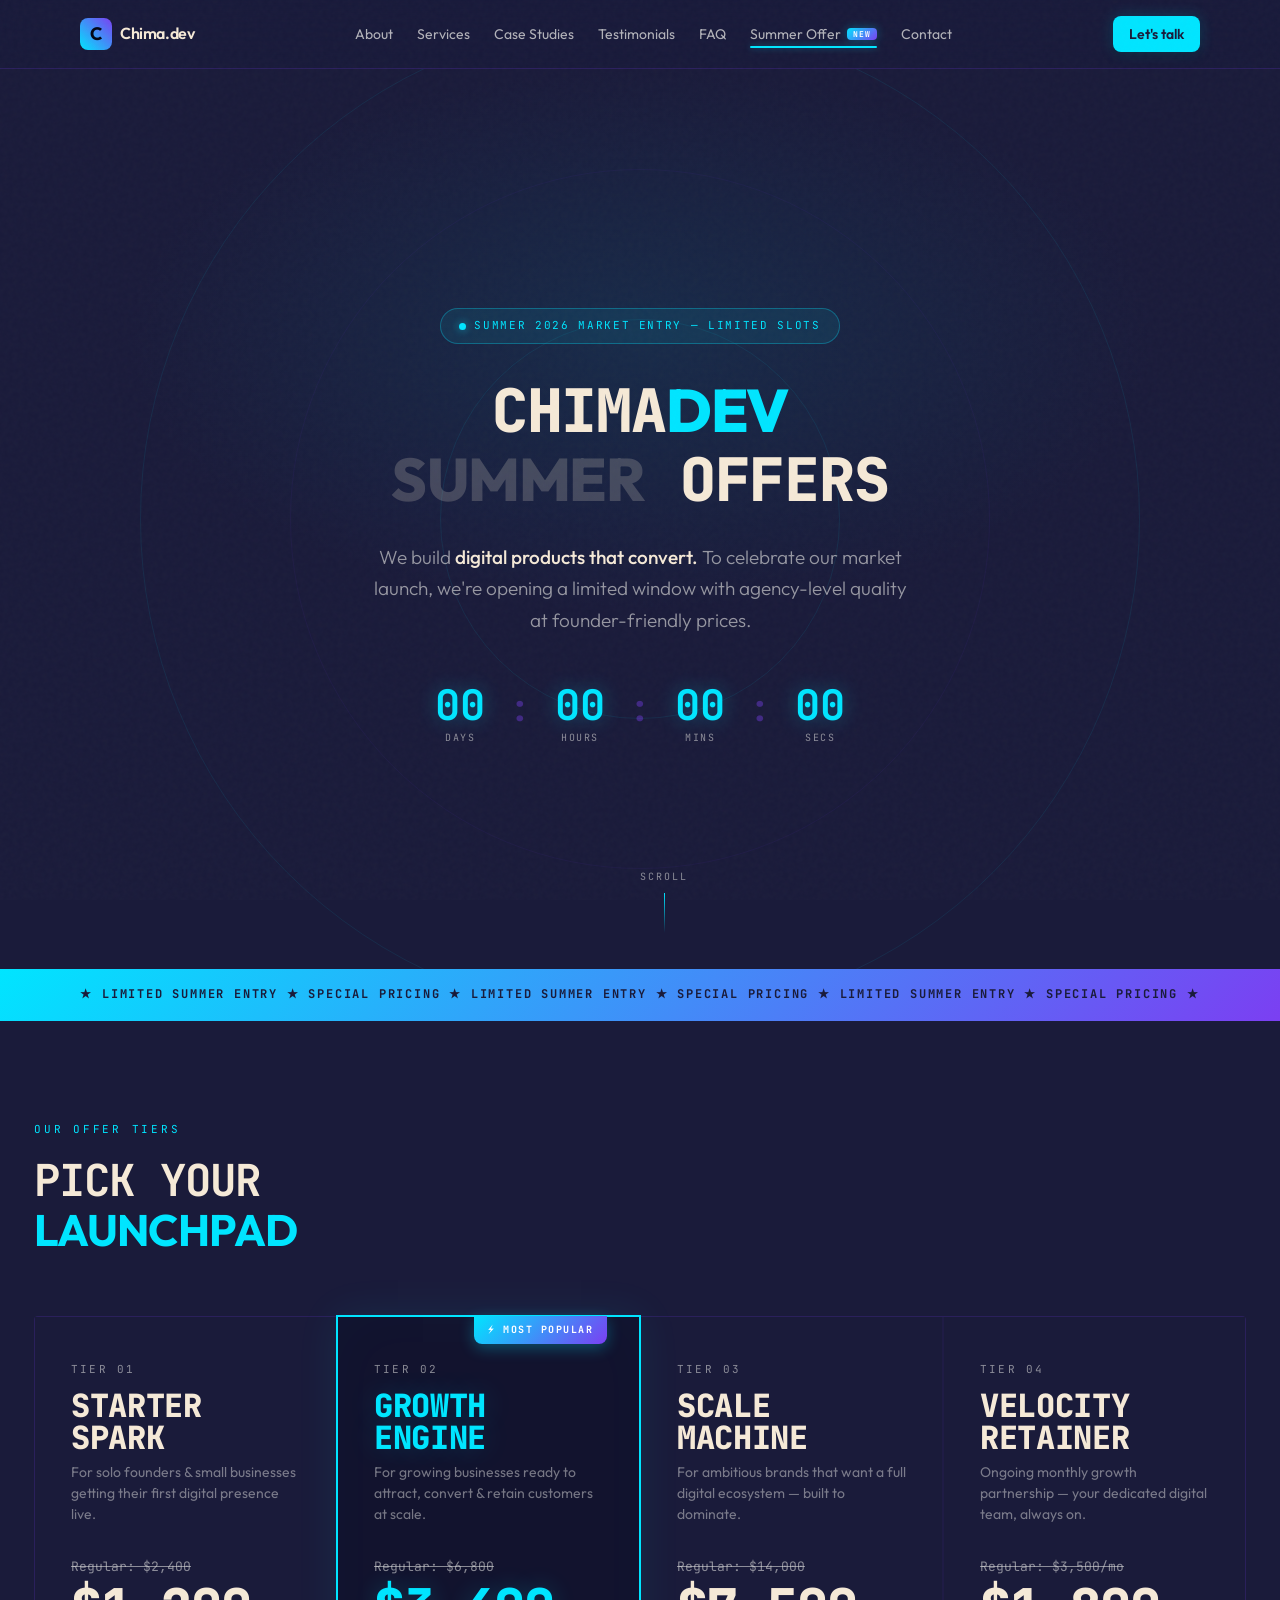
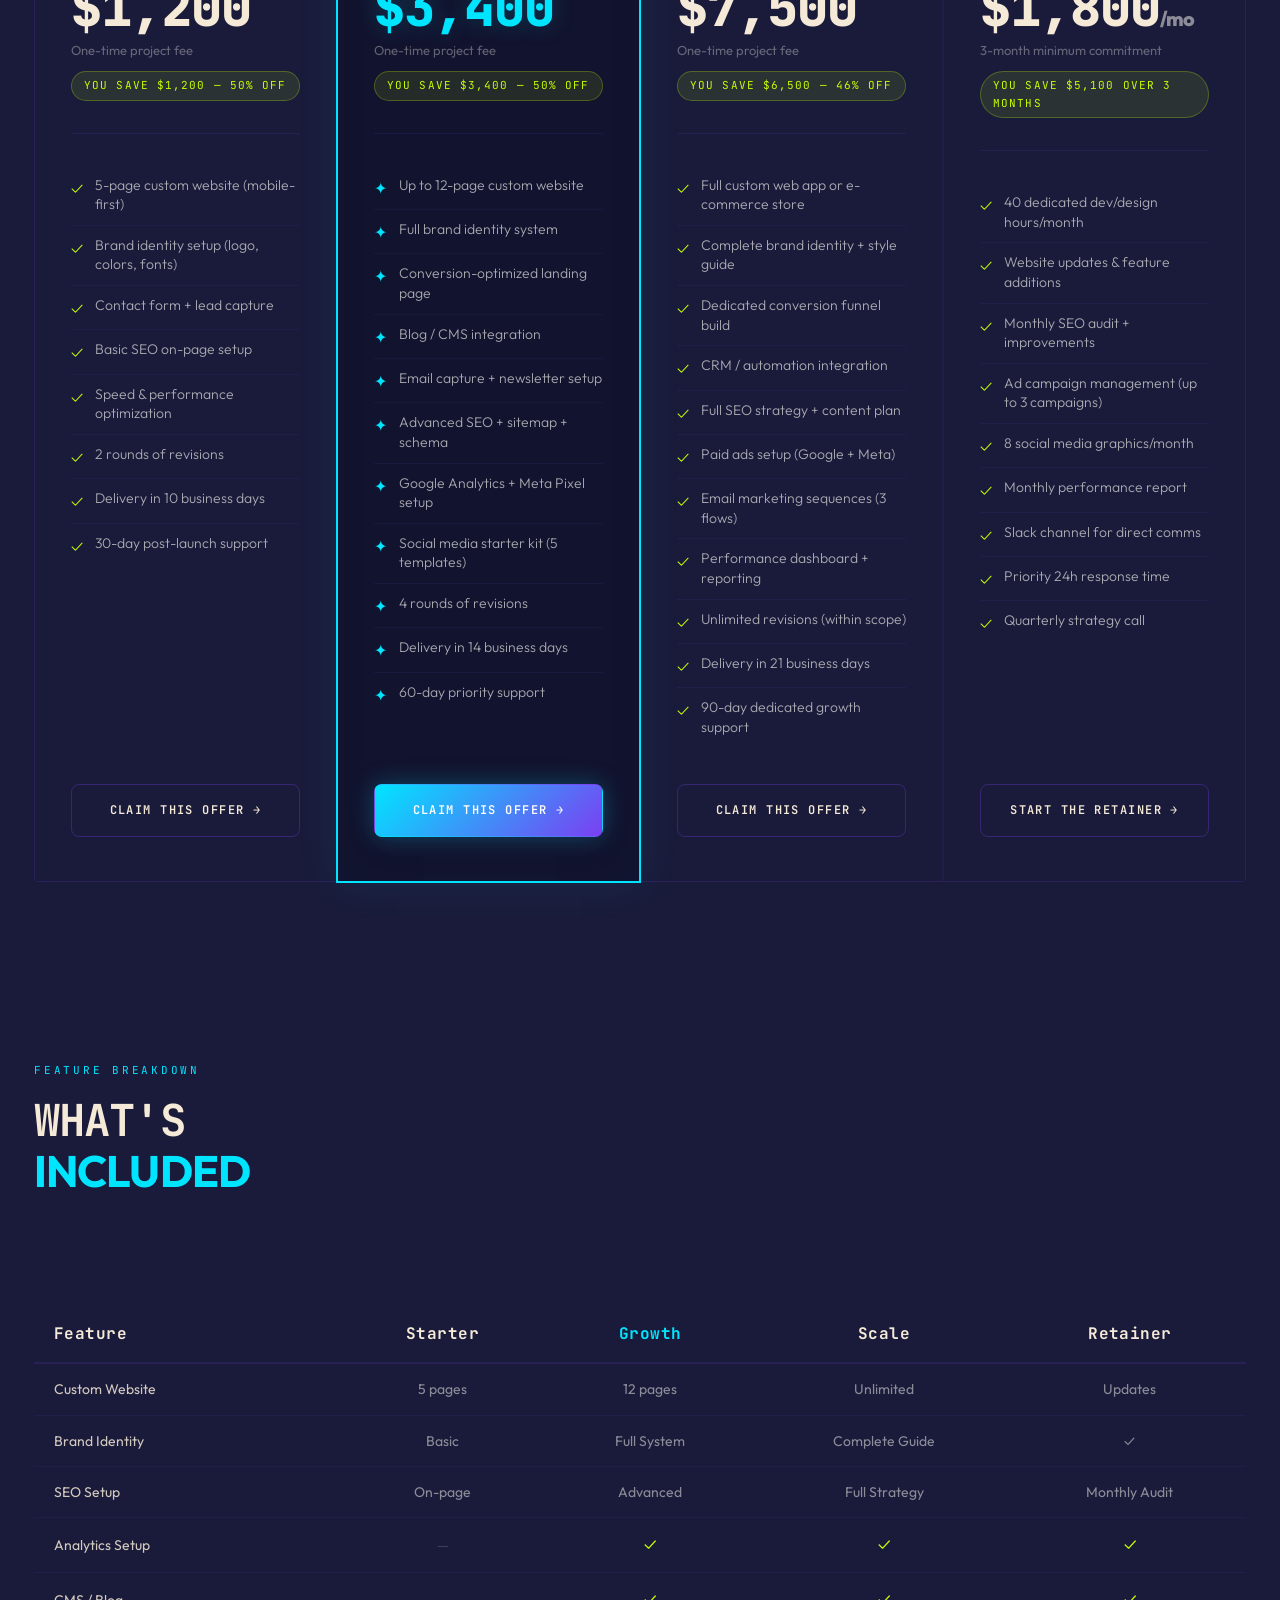
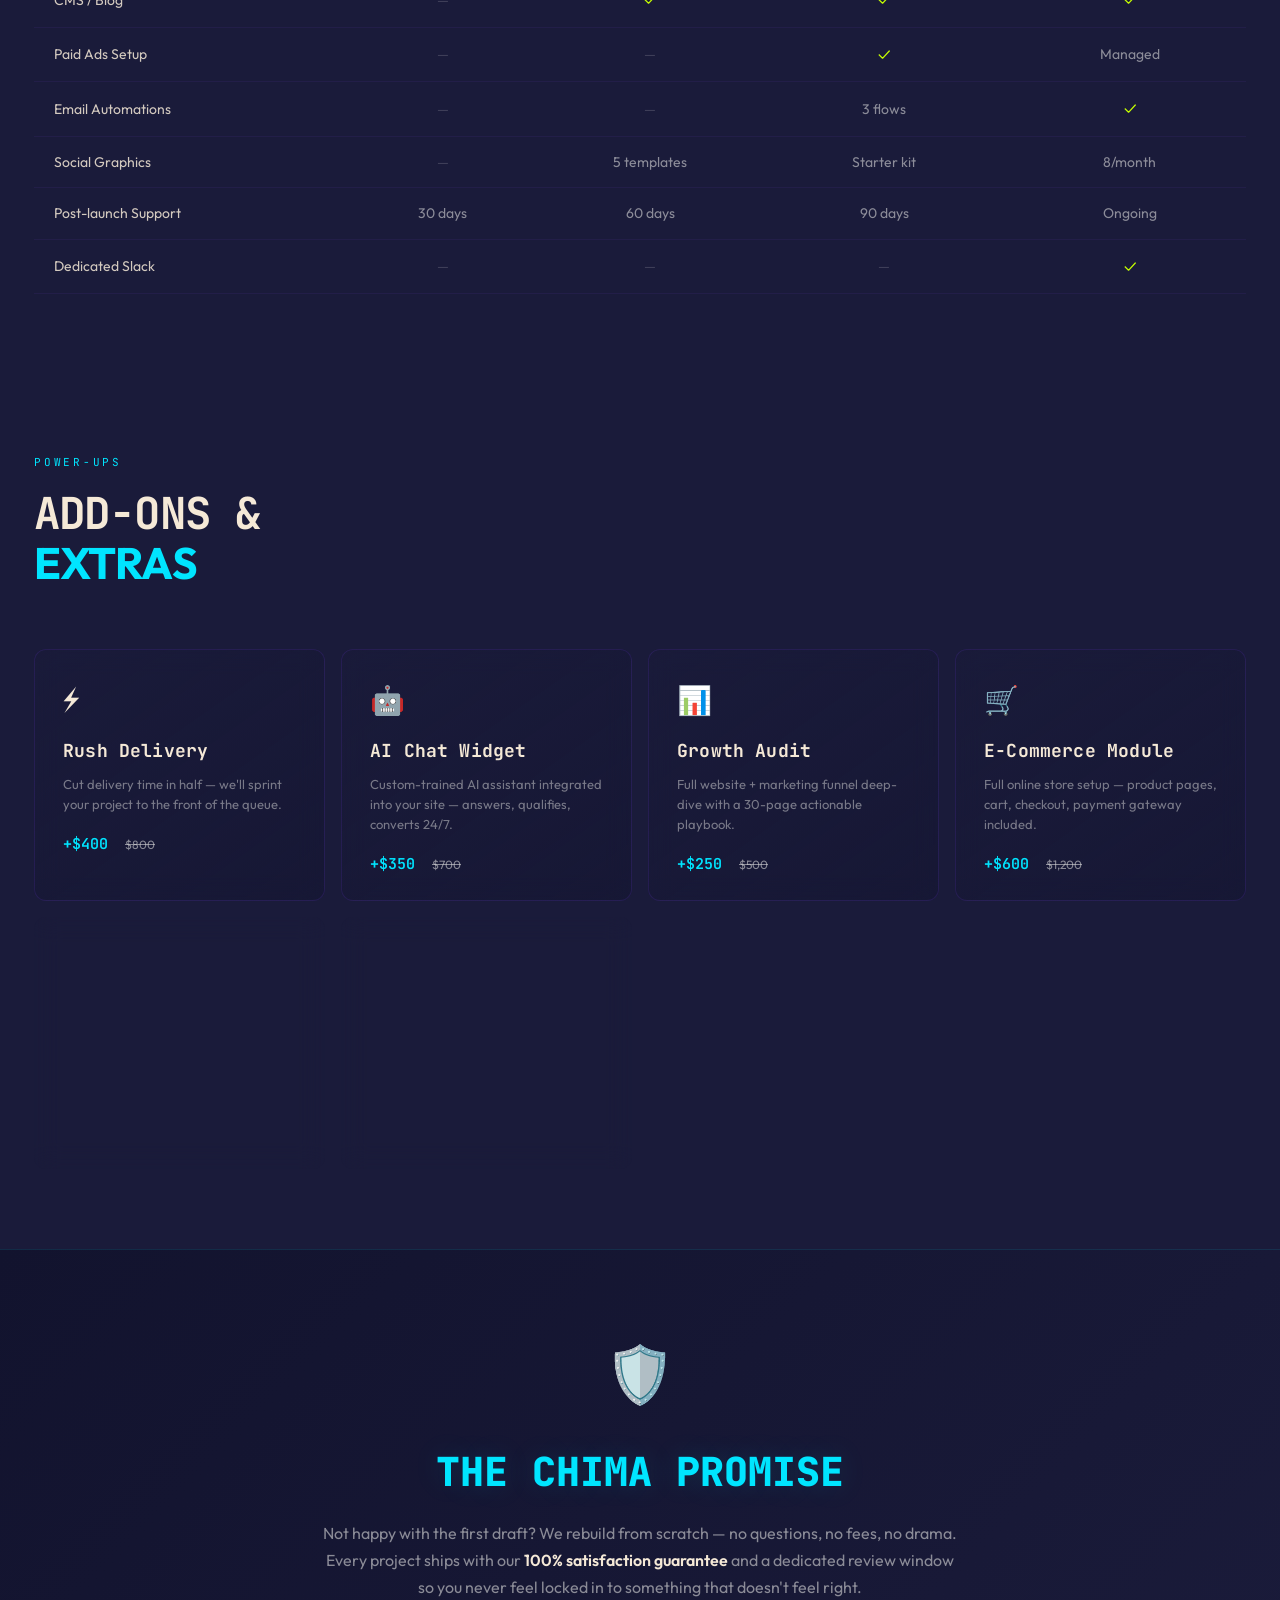
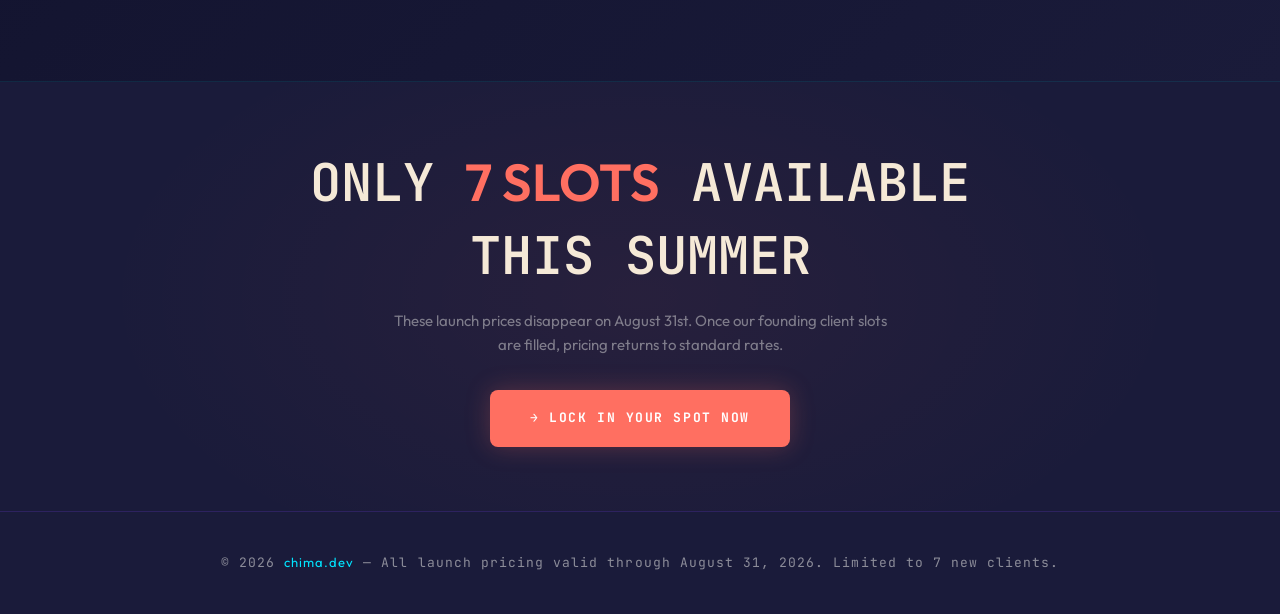
==== summer-offer.html @ 9612bccf "feat: update contact details, add summer offer page - Change email from hallo@chimadev.com to dayo@c" ====
<!DOCTYPE html>
<html lang="en" class="dark">

<head>
  <meta charset="UTF-8" />
  <title>ChimaDev — Summer Launch Offer | Limited Packages</title>
  <meta name="viewport" content="width=device-width, initial-scale=1.0" />
  <meta name="description"
    content="Exclusive summer launch offer from ChimaDev — agency-level web development, branding, and AI automation at founder-friendly prices. Limited to 7 clients." />
  <script type="application/ld+json">
  {
    "@context": "https://schema.org",
    "@type": "Offer",
    "name": "ChimaDev Summer Launch Packages",
    "description": "Limited summer offer packages for web development, branding, and digital growth services.",
    "url": "https://chima.dev/summer-offer.html",
    "validFrom": "2026-06-01",
    "validThrough": "2026-08-31",
    "seller": {
      "@type": "Organization",
      "name": "ChimaDev",
      "url": "https://chima.dev"
    }
  }
  </script>
  <link rel="preconnect" href="https://fonts.googleapis.com">
  <link rel="preconnect" href="https://fonts.gstatic.com" crossorigin>
  <link rel="stylesheet" href="assets/css/style.css" />
  <link rel="stylesheet" href="assets/css/brand.css" />
  <link rel="stylesheet" href="assets/css/summer-offer.css" />
  <!-- SEO / Social Sharing -->
  <meta property="og:title" content="ChimaDev — Summer Launch Offer" />
  <meta property="og:description" content="Agency-level quality at founder-friendly prices. Limited to 7 clients this summer." />
  <meta property="og:type" content="website" />
  <meta property="og:url" content="https://chima.dev/summer-offer.html" />
  <meta name="twitter:card" content="summary_large_image" />
  <meta name="twitter:title" content="ChimaDev — Summer Launch Offer" />
  <!-- Favicon -->
  <link rel="icon"
    href="[data-uri]" />
</head>

<body class="bg-slate-950 text-slate-100 font-mono overflow-x-hidden so-noise">

  <!-- Navbar -->
  <header class="sticky top-0 z-30 bg-slate-950/80 backdrop-blur border-b border-slate-800 nav-scrolled">
    <div class="max-w-6xl mx-auto px-4 py-4 flex items-center justify-between">
      <a href="index.html" class="flex items-center gap-2">
        <div
          class="w-8 h-8 rounded-lg bg-gradient-to-tr from-cyan-400 to-emerald-400 flex items-center justify-center text-slate-950 font-bold text-lg">
          C
        </div>
        <span class="font-semibold tracking-tight text-slate-100">Chima.dev</span>
      </a>
      <nav class="hidden md:flex items-center gap-6 text-sm text-slate-300" aria-label="Primary">
        <a href="index.html#about" class="hover:text-cyan-400 transition">About</a>
        <a href="index.html#services" class="hover:text-cyan-400 transition">Services</a>
        <a href="index.html#case-studies" class="hover:text-cyan-400 transition">Case Studies</a>
        <a href="index.html#testimonials" class="hover:text-cyan-400 transition">Testimonials</a>
        <a href="index.html#faq" class="hover:text-cyan-400 transition">FAQ</a>
        <a href="summer-offer.html" class="hover:text-cyan-400 transition nav-summer-link nav-summer-active">
          Summer Offer
          <span class="nav-summer-badge">NEW</span>
        </a>
        <a href="index.html#contact" class="hover:text-cyan-400 transition">Contact</a>
      </nav>
      <!-- Mobile hamburger -->
      <div class="md:hidden flex items-center">
        <button id="mobile-nav-open" aria-controls="mobile-nav" aria-expanded="false" aria-label="Open menu"
          class="p-2 rounded-md text-slate-200 hover:bg-slate-800/60 focus:outline-none focus:ring-2 focus:ring-cyan-400">
          <svg width="22" height="22" viewBox="0 0 24 24" fill="none" stroke="currentColor" stroke-width="2"
            stroke-linecap="round" stroke-linejoin="round">
            <path d="M3 6h18M3 12h18M3 18h18"></path>
          </svg>
        </button>
      </div>
      <a href="index.html#contact" aria-label="Connect with Chima for a consultation"
        class="hidden md:inline-flex items-center gap-2 px-4 py-2 rounded-full bg-cyan-400 text-slate-950 text-sm font-semibold hover:bg-cyan-300 transition">
        Let's talk
      </a>
    </div>
  </header>

  <!-- Mobile nav panel -->
  <div id="mobile-nav" class="fixed inset-0 z-50 hidden" aria-hidden="true">
    <div id="mobile-nav-overlay" class="absolute inset-0 bg-black/60 z-40" tabindex="-1"></div>
    <aside role="dialog" aria-modal="true" aria-labelledby="mobile-nav-title"
      class="absolute left-0 top-0 h-full w-full sm:w-72 max-w-full bg-slate-950 border-r border-slate-800 p-8 z-50">
      <div class="flex items-center justify-between mb-6">
        <h3 id="mobile-nav-title" class="text-lg font-semibold text-slate-100">Menu</h3>
        <button id="mobile-nav-close" aria-label="Close menu"
          class="p-2 rounded-md text-slate-200 hover:bg-slate-800/60 focus:outline-none focus:ring-2 focus:ring-cyan-400">
          <svg width="20" height="20" viewBox="0 0 24 24" fill="none" stroke="currentColor" stroke-width="2"
            stroke-linecap="round" stroke-linejoin="round">
            <path d="M6 6l12 12M6 18L18 6"></path>
          </svg>
        </button>
      </div>
      <nav class="flex flex-col gap-5" aria-label="Mobile primary">
        <a href="index.html#about" class="text-slate-200 text-base">About</a>
        <a href="index.html#services" class="text-slate-200 text-base">Services</a>
        <a href="index.html#case-studies" class="text-slate-200 text-base">Case Studies</a>
        <a href="index.html#testimonials" class="text-slate-200 text-base">Testimonials</a>
        <a href="index.html#faq" class="text-slate-200 text-base">FAQ</a>
        <a href="summer-offer.html" class="text-slate-200 text-base nav-summer-link" style="color: var(--neon-cyan) !important;">
          Summer Offer
          <span class="nav-summer-badge">NEW</span>
        </a>
        <a href="index.html#contact" class="text-slate-200 text-base">Contact</a>
        <hr class="border-t border-slate-800 my-2" />
        <a href="index.html#contact"
          class="inline-flex items-center gap-2 px-4 py-2 rounded-full bg-cyan-400 text-slate-950 text-sm font-semibold hover:bg-cyan-300 transition w-max">
          Let's talk
        </a>
      </nav>
    </aside>
  </div>

  <!-- HERO -->
  <section class="so-hero">
    <div class="so-hero-bg"></div>
    <div class="so-hero-ring"></div>
    <div class="so-hero-ring"></div>
    <div class="so-hero-ring"></div>

    <div class="so-launch-badge">
      <div class="so-badge-dot"></div>
      Summer 2026 Market Entry — Limited Slots
    </div>

    <h1 class="so-hero-title">
      CHIMA<span class="so-accent">DEV</span><br>
      <span class="so-thin">SUMMER</span> OFFERS
    </h1>

    <p class="so-hero-sub">
      We build <strong>digital products that convert.</strong> To celebrate our market launch, we're opening a limited
      window with agency-level quality at founder-friendly prices.
    </p>

    <div class="so-countdown-strip">
      <div class="so-countdown-block">
        <div class="so-countdown-num" id="days">00</div>
        <div class="so-countdown-label">Days</div>
      </div>
      <div class="so-countdown-sep">:</div>
      <div class="so-countdown-block">
        <div class="so-countdown-num" id="hours">00</div>
        <div class="so-countdown-label">Hours</div>
      </div>
      <div class="so-countdown-sep">:</div>
      <div class="so-countdown-block">
        <div class="so-countdown-num" id="minutes">00</div>
        <div class="so-countdown-label">Mins</div>
      </div>
      <div class="so-countdown-sep">:</div>
      <div class="so-countdown-block">
        <div class="so-countdown-num" id="seconds">00</div>
        <div class="so-countdown-label">Secs</div>
      </div>
    </div>

    <div class="so-scroll-hint">
      <span>Scroll</span>
      <div class="so-scroll-arrow"></div>
    </div>
  </section>

  <!-- TICKER -->
  <div class="so-intro-strip"><div class="so-intro-strip-inner"></div></div>

  <!-- PACKAGES -->
  <section class="so-packages-section">
    <div class="so-section-label so-reveal">Our Offer Tiers</div>
    <h2 class="so-section-title so-reveal">PICK YOUR<br><span class="so-highlight">LAUNCHPAD</span></h2>

    <div class="so-packages-grid so-reveal">

      <!-- STARTER -->
      <div class="so-pkg">
        <div class="so-pkg-tier">Tier 01</div>
        <div class="so-pkg-name">STARTER SPARK</div>
        <div class="so-pkg-tagline">For solo founders & small businesses getting their first digital presence live.</div>
        <div class="so-pkg-pricing">
          <div class="so-pkg-original">Regular: $2,400</div>
          <div class="so-pkg-price">$1,200</div>
          <div class="so-pkg-price-note">One-time project fee</div>
          <div class="so-pkg-save">YOU SAVE $1,200 — 50% OFF</div>
        </div>
        <ul class="so-pkg-features">
          <li><span class="so-check">✓</span> 5-page custom website (mobile-first)</li>
          <li><span class="so-check">✓</span> Brand identity setup (logo, colors, fonts)</li>
          <li><span class="so-check">✓</span> Contact form + lead capture</li>
          <li><span class="so-check">✓</span> Basic SEO on-page setup</li>
          <li><span class="so-check">✓</span> Speed & performance optimization</li>
          <li><span class="so-check">✓</span> 2 rounds of revisions</li>
          <li><span class="so-check">✓</span> Delivery in 10 business days</li>
          <li><span class="so-check">✓</span> 30-day post-launch support</li>
        </ul>
        <button class="so-pkg-cta" data-action="claim">Claim This Offer →</button>
      </div>

      <!-- GROWTH (FEATURED) -->
      <div class="so-pkg so-featured">
        <div class="so-featured-flag">⚡ Most Popular</div>
        <div class="so-pkg-tier">Tier 02</div>
        <div class="so-pkg-name">GROWTH ENGINE</div>
        <div class="so-pkg-tagline">For growing businesses ready to attract, convert & retain customers at scale.</div>
        <div class="so-pkg-pricing">
          <div class="so-pkg-original">Regular: $6,800</div>
          <div class="so-pkg-price">$3,400</div>
          <div class="so-pkg-price-note">One-time project fee</div>
          <div class="so-pkg-save">YOU SAVE $3,400 — 50% OFF</div>
        </div>
        <ul class="so-pkg-features">
          <li><span class="so-check so-cyan">✦</span> Up to 12-page custom website</li>
          <li><span class="so-check so-cyan">✦</span> Full brand identity system</li>
          <li><span class="so-check so-cyan">✦</span> Conversion-optimized landing page</li>
          <li><span class="so-check so-cyan">✦</span> Blog / CMS integration</li>
          <li><span class="so-check so-cyan">✦</span> Email capture + newsletter setup</li>
          <li><span class="so-check so-cyan">✦</span> Advanced SEO + sitemap + schema</li>
          <li><span class="so-check so-cyan">✦</span> Google Analytics + Meta Pixel setup</li>
          <li><span class="so-check so-cyan">✦</span> Social media starter kit (5 templates)</li>
          <li><span class="so-check so-cyan">✦</span> 4 rounds of revisions</li>
          <li><span class="so-check so-cyan">✦</span> Delivery in 14 business days</li>
          <li><span class="so-check so-cyan">✦</span> 60-day priority support</li>
        </ul>
        <button class="so-pkg-cta" data-action="claim">Claim This Offer →</button>
      </div>

      <!-- SCALE -->
      <div class="so-pkg">
        <div class="so-pkg-tier">Tier 03</div>
        <div class="so-pkg-name">SCALE MACHINE</div>
        <div class="so-pkg-tagline">For ambitious brands that want a full digital ecosystem — built to dominate.</div>
        <div class="so-pkg-pricing">
          <div class="so-pkg-original">Regular: $14,000</div>
          <div class="so-pkg-price">$7,500</div>
          <div class="so-pkg-price-note">One-time project fee</div>
          <div class="so-pkg-save">YOU SAVE $6,500 — 46% OFF</div>
        </div>
        <ul class="so-pkg-features">
          <li><span class="so-check">✓</span> Full custom web app or e-commerce store</li>
          <li><span class="so-check">✓</span> Complete brand identity + style guide</li>
          <li><span class="so-check">✓</span> Dedicated conversion funnel build</li>
          <li><span class="so-check">✓</span> CRM / automation integration</li>
          <li><span class="so-check">✓</span> Full SEO strategy + content plan</li>
          <li><span class="so-check">✓</span> Paid ads setup (Google + Meta)</li>
          <li><span class="so-check">✓</span> Email marketing sequences (3 flows)</li>
          <li><span class="so-check">✓</span> Performance dashboard + reporting</li>
          <li><span class="so-check">✓</span> Unlimited revisions (within scope)</li>
          <li><span class="so-check">✓</span> Delivery in 21 business days</li>
          <li><span class="so-check">✓</span> 90-day dedicated growth support</li>
        </ul>
        <button class="so-pkg-cta" data-action="claim">Claim This Offer →</button>
      </div>

      <!-- RETAINER -->
      <div class="so-pkg">
        <div class="so-pkg-tier">Tier 04</div>
        <div class="so-pkg-name">VELOCITY RETAINER</div>
        <div class="so-pkg-tagline">Ongoing monthly growth partnership — your dedicated digital team, always on.</div>
        <div class="so-pkg-pricing">
          <div class="so-pkg-original">Regular: $3,500/mo</div>
          <div class="so-pkg-price">$1,800<span style="font-size:20px; color: var(--text-muted)">/mo</span></div>
          <div class="so-pkg-price-note">3-month minimum commitment</div>
          <div class="so-pkg-save">YOU SAVE $5,100 OVER 3 MONTHS</div>
        </div>
        <ul class="so-pkg-features">
          <li><span class="so-check">✓</span> 40 dedicated dev/design hours/month</li>
          <li><span class="so-check">✓</span> Website updates & feature additions</li>
          <li><span class="so-check">✓</span> Monthly SEO audit + improvements</li>
          <li><span class="so-check">✓</span> Ad campaign management (up to 3 campaigns)</li>
          <li><span class="so-check">✓</span> 8 social media graphics/month</li>
          <li><span class="so-check">✓</span> Monthly performance report</li>
          <li><span class="so-check">✓</span> Slack channel for direct comms</li>
          <li><span class="so-check">✓</span> Priority 24h response time</li>
          <li><span class="so-check">✓</span> Quarterly strategy call</li>
        </ul>
        <button class="so-pkg-cta" data-action="retainer">Start the Retainer →</button>
      </div>

    </div>
  </section>

  <!-- COMPARISON TABLE -->
  <section class="so-compare-section">
    <div class="so-section-label so-reveal">Feature Breakdown</div>
    <h2 class="so-section-title so-reveal">WHAT'S<br><span class="so-highlight">INCLUDED</span></h2>

    <div class="so-compare-table-wrap so-reveal">
    <table class="so-compare-table">
      <thead>
        <tr>
          <th style="text-align:left">Feature</th>
          <th>Starter</th>
          <th class="so-cyan-col">Growth</th>
          <th>Scale</th>
          <th>Retainer</th>
        </tr>
      </thead>
      <tbody>
        <tr><td>Custom Website</td><td>5 pages</td><td class="so-cyan-col">12 pages</td><td>Unlimited</td><td>Updates</td></tr>
        <tr><td>Brand Identity</td><td>Basic</td><td class="so-cyan-col">Full System</td><td>Complete Guide</td><td>✓</td></tr>
        <tr><td>SEO Setup</td><td>On-page</td><td class="so-cyan-col">Advanced</td><td>Full Strategy</td><td>Monthly Audit</td></tr>
        <tr><td>Analytics Setup</td><td><span class="so-cross">—</span></td><td class="so-cyan-col"><span class="so-tick">✓</span></td><td><span class="so-tick">✓</span></td><td><span class="so-tick">✓</span></td></tr>
        <tr><td>CMS / Blog</td><td><span class="so-cross">—</span></td><td class="so-cyan-col"><span class="so-tick">✓</span></td><td><span class="so-tick">✓</span></td><td><span class="so-tick">✓</span></td></tr>
        <tr><td>Paid Ads Setup</td><td><span class="so-cross">—</span></td><td class="so-cyan-col"><span class="so-cross">—</span></td><td><span class="so-tick">✓</span></td><td>Managed</td></tr>
        <tr><td>Email Automations</td><td><span class="so-cross">—</span></td><td class="so-cyan-col"><span class="so-cross">—</span></td><td>3 flows</td><td><span class="so-tick">✓</span></td></tr>
        <tr><td>Social Graphics</td><td><span class="so-cross">—</span></td><td class="so-cyan-col">5 templates</td><td>Starter kit</td><td>8/month</td></tr>
        <tr><td>Post-launch Support</td><td>30 days</td><td class="so-cyan-col">60 days</td><td>90 days</td><td>Ongoing</td></tr>
        <tr><td>Dedicated Slack</td><td><span class="so-cross">—</span></td><td class="so-cyan-col"><span class="so-cross">—</span></td><td><span class="so-cross">—</span></td><td><span class="so-tick">✓</span></td></tr>
      </tbody>
    </table>
  </section>

  <!-- ADD-ONS -->
  <section class="so-addons-section">
    <div class="so-section-label so-reveal">Power-Ups</div>
    <h2 class="so-section-title so-reveal">ADD-ONS &<br><span class="so-highlight">EXTRAS</span></h2>

    <div class="so-addons-grid so-reveal">
      <div class="so-addon-card">
        <div class="so-addon-icon">⚡</div>
        <div class="so-addon-name">Rush Delivery</div>
        <div class="so-addon-desc">Cut delivery time in half — we'll sprint your project to the front of the queue.</div>
        <div class="so-addon-price">+$400 <span class="so-addon-original">$800</span></div>
      </div>
      <div class="so-addon-card">
        <div class="so-addon-icon">🤖</div>
        <div class="so-addon-name">AI Chat Widget</div>
        <div class="so-addon-desc">Custom-trained AI assistant integrated into your site — answers, qualifies, converts 24/7.</div>
        <div class="so-addon-price">+$350 <span class="so-addon-original">$700</span></div>
      </div>
      <div class="so-addon-card">
        <div class="so-addon-icon">📊</div>
        <div class="so-addon-name">Growth Audit</div>
        <div class="so-addon-desc">Full website + marketing funnel deep-dive with a 30-page actionable playbook.</div>
        <div class="so-addon-price">+$250 <span class="so-addon-original">$500</span></div>
      </div>
      <div class="so-addon-card">
        <div class="so-addon-icon">🛒</div>
        <div class="so-addon-name">E-Commerce Module</div>
        <div class="so-addon-desc">Full online store setup — product pages, cart, checkout, payment gateway included.</div>
        <div class="so-addon-price">+$600 <span class="so-addon-original">$1,200</span></div>
      </div>
      <div class="so-addon-card">
        <div class="so-addon-icon">📩</div>
        <div class="so-addon-name">Email Launch Kit</div>
        <div class="so-addon-desc">Welcome sequence, lead-nurture flow, and promo blast template — 6 emails total.</div>
        <div class="so-addon-price">+$300 <span class="so-addon-original">$600</span></div>
      </div>
      <div class="so-addon-card">
        <div class="so-addon-icon">📱</div>
        <div class="so-addon-name">Mobile App MVP</div>
        <div class="so-addon-desc">Lightweight mobile app (iOS + Android) for your core use case. Scope call required.</div>
        <div class="so-addon-price">From $1,500 <span class="so-addon-original">$3,000</span></div>
      </div>
    </div>
  </section>

  <!-- GUARANTEE -->
  <section class="so-guarantee-section">
    <div class="so-guarantee-inner so-reveal">
      <div class="so-guarantee-icon">🛡️</div>
      <div class="so-guarantee-title">THE CHIMA PROMISE</div>
      <p class="so-guarantee-text">
        Not happy with the first draft? We rebuild from scratch — no questions, no fees, no drama.
        Every project ships with our <strong>100% satisfaction guarantee</strong> and a dedicated review window so you never feel locked in to something that doesn't feel right.
      </p>
    </div>
  </section>

  <!-- URGENCY -->
  <section class="so-urgency-bar">
    <h3 class="so-urgency-title so-reveal">ONLY <span>7 SLOTS</span> AVAILABLE<br>THIS SUMMER</h3>
    <p class="so-urgency-text so-reveal">These launch prices disappear on August 31st. Once our founding client slots are filled, pricing returns to standard rates.</p>
    <a href="mailto:dayo@chimadev.com?subject=ChimaDev Summer Offer Inquiry" class="so-urgency-cta so-reveal">→ Lock In Your Spot Now</a>
  </section>

  <!-- FOOTER -->
  <footer class="so-footer">
    <p>© 2026 <a href="https://chima.dev">chima.dev</a> — All launch pricing valid through August 31, 2026. Limited to 7 new clients.</p>
  </footer>

  <script>
    // ═══════════════════════════════════
    // COUNTDOWN to August 31, 2026
    // ═══════════════════════════════════
    function updateCountdown() {
      const target = new Date('2026-08-31T23:59:59');
      const now = new Date();
      const diff = target - now;

      if (diff <= 0) {
        document.getElementById('days').textContent = '00';
        document.getElementById('hours').textContent = '00';
        document.getElementById('minutes').textContent = '00';
        document.getElementById('seconds').textContent = '00';
        return;
      }

      const days = Math.floor(diff / (1000 * 60 * 60 * 24));
      const hours = Math.floor((diff % (1000 * 60 * 60 * 24)) / (1000 * 60 * 60));
      const mins = Math.floor((diff % (1000 * 60 * 60)) / (1000 * 60));
      const secs = Math.floor((diff % (1000 * 60)) / 1000);

      document.getElementById('days').textContent = String(days).padStart(2, '0');
      document.getElementById('hours').textContent = String(hours).padStart(2, '0');
      document.getElementById('minutes').textContent = String(mins).padStart(2, '0');
      document.getElementById('seconds').textContent = String(secs).padStart(2, '0');
    }

    setInterval(updateCountdown, 1000);
    updateCountdown();

    // ═══════════════════════════════════
    // SCROLL REVEAL
    // ═══════════════════════════════════
    const reveals = document.querySelectorAll('.so-reveal');
    const observer = new IntersectionObserver((entries) => {
      entries.forEach(entry => {
        if (entry.isIntersecting) {
          entry.target.classList.add('so-visible');
        }
      });
    }, { threshold: 0.1 });

    reveals.forEach(el => observer.observe(el));

    // ═══════════════════════════════════
    // CTA BUTTONS
    // ═══════════════════════════════════
    document.querySelectorAll('.so-pkg-cta, .so-urgency-cta').forEach(btn => {
      btn.addEventListener('click', (e) => {
        e.preventDefault();
        window.location.href = 'mailto:dayo@chimadev.com?subject=ChimaDev Summer Offer Inquiry';
      });
    });

    // ═══════════════════════════════════
    // MOBILE NAV (self-contained for this page)
    // ═══════════════════════════════════
    const mobileNav = document.getElementById('mobile-nav');
    const mobileNavOpen = document.getElementById('mobile-nav-open');
    const mobileNavClose = document.getElementById('mobile-nav-close');
    const mobileNavOverlay = document.getElementById('mobile-nav-overlay');

    function openMobileNav() {
      mobileNav.classList.remove('hidden');
      mobileNav.setAttribute('aria-hidden', 'false');
      mobileNavOpen.setAttribute('aria-expanded', 'true');
      document.body.style.overflow = 'hidden';
    }

    function closeMobileNav() {
      mobileNav.classList.add('hidden');
      mobileNav.setAttribute('aria-hidden', 'true');
      mobileNavOpen.setAttribute('aria-expanded', 'false');
      document.body.style.overflow = '';
    }

    if (mobileNavOpen) mobileNavOpen.addEventListener('click', openMobileNav);
    if (mobileNavClose) mobileNavClose.addEventListener('click', closeMobileNav);
    if (mobileNavOverlay) mobileNavOverlay.addEventListener('click', closeMobileNav);

    // Close mobile nav when clicking a link
    mobileNav.querySelectorAll('nav a').forEach(link => {
      link.addEventListener('click', closeMobileNav);
    });
  </script>
</body>

</html>
---- assets/css/style.css ----
*,:after,:before{--tw-border-spacing-x:0;--tw-border-spacing-y:0;--tw-translate-x:0;--tw-translate-y:0;--tw-rotate:0;--tw-skew-x:0;--tw-skew-y:0;--tw-scale-x:1;--tw-scale-y:1;--tw-pan-x: ;--tw-pan-y: ;--tw-pinch-zoom: ;--tw-scroll-snap-strictness:proximity;--tw-gradient-from-position: ;--tw-gradient-via-position: ;--tw-gradient-to-position: ;--tw-ordinal: ;--tw-slashed-zero: ;--tw-numeric-figure: ;--tw-numeric-spacing: ;--tw-numeric-fraction: ;--tw-ring-inset: ;--tw-ring-offset-width:0px;--tw-ring-offset-color:#fff;--tw-ring-color:rgba(59,130,246,.5);--tw-ring-offset-shadow:0 0 #0000;--tw-ring-shadow:0 0 #0000;--tw-shadow:0 0 #0000;--tw-shadow-colored:0 0 #0000;--tw-blur: ;--tw-brightness: ;--tw-contrast: ;--tw-grayscale: ;--tw-hue-rotate: ;--tw-invert: ;--tw-saturate: ;--tw-sepia: ;--tw-drop-shadow: ;--tw-backdrop-blur: ;--tw-backdrop-brightness: ;--tw-backdrop-contrast: ;--tw-backdrop-grayscale: ;--tw-backdrop-hue-rotate: ;--tw-backdrop-invert: ;--tw-backdrop-opacity: ;--tw-backdrop-saturate: ;--tw-backdrop-sepia: ;--tw-contain-size: ;--tw-contain-layout: ;--tw-contain-paint: ;--tw-contain-style: }::backdrop{--tw-border-spacing-x:0;--tw-border-spacing-y:0;--tw-translate-x:0;--tw-translate-y:0;--tw-rotate:0;--tw-skew-x:0;--tw-skew-y:0;--tw-scale-x:1;--tw-scale-y:1;--tw-pan-x: ;--tw-pan-y: ;--tw-pinch-zoom: ;--tw-scroll-snap-strictness:proximity;--tw-gradient-from-position: ;--tw-gradient-via-position: ;--tw-gradient-to-position: ;--tw-ordinal: ;--tw-slashed-zero: ;--tw-numeric-figure: ;--tw-numeric-spacing: ;--tw-numeric-fraction: ;--tw-ring-inset: ;--tw-ring-offset-width:0px;--tw-ring-offset-color:#fff;--tw-ring-color:rgba(59,130,246,.5);--tw-ring-offset-shadow:0 0 #0000;--tw-ring-shadow:0 0 #0000;--tw-shadow:0 0 #0000;--tw-shadow-colored:0 0 #0000;--tw-blur: ;--tw-brightness: ;--tw-contrast: ;--tw-grayscale: ;--tw-hue-rotate: ;--tw-invert: ;--tw-saturate: ;--tw-sepia: ;--tw-drop-shadow: ;--tw-backdrop-blur: ;--tw-backdrop-brightness: ;--tw-backdrop-contrast: ;--tw-backdrop-grayscale: ;--tw-backdrop-hue-rotate: ;--tw-backdrop-invert: ;--tw-backdrop-opacity: ;--tw-backdrop-saturate: ;--tw-backdrop-sepia: ;--tw-contain-size: ;--tw-contain-layout: ;--tw-contain-paint: ;--tw-contain-style: }/*! tailwindcss v3.4.17 | MIT License | https://tailwindcss.com*/*,:after,:before{border:0 solid #e5e7eb;box-sizing:border-box}:after,:before{--tw-content:""}:host,html{line-height:1.5;-webkit-text-size-adjust:100%;font-family:ui-sans-serif,system-ui,sans-serif,Apple Color Emoji,Segoe UI Emoji,Segoe UI Symbol,Noto Color Emoji;font-feature-settings:normal;font-variation-settings:normal;-moz-tab-size:4;-o-tab-size:4;tab-size:4;-webkit-tap-highlight-color:transparent}body{line-height:inherit;margin:0}hr{border-top-width:1px;color:inherit;height:0}abbr:where([title]){-webkit-text-decoration:underline dotted;text-decoration:underline dotted}h1,h2,h3,h4,h5,h6{font-size:inherit;font-weight:inherit}a{color:inherit;text-decoration:inherit}b,strong{font-weight:bolder}code,kbd,pre,samp{font-family:ui-monospace,SFMono-Regular,Menlo,Monaco,Consolas,Liberation Mono,Courier New,monospace;font-feature-settings:normal;font-size:1em;font-variation-settings:normal}small{font-size:80%}sub,sup{font-size:75%;line-height:0;position:relative;vertical-align:baseline}sub{bottom:-.25em}sup{top:-.5em}table{border-collapse:collapse;border-color:inherit;text-indent:0}button,input,optgroup,select,textarea{color:inherit;font-family:inherit;font-feature-settings:inherit;font-size:100%;font-variation-settings:inherit;font-weight:inherit;letter-spacing:inherit;line-height:inherit;margin:0;padding:0}button,select{text-transform:none}button,input:where([type=button]),input:where([type=reset]),input:where([type=submit]){-webkit-appearance:button;background-color:transparent;background-image:none}:-moz-focusring{outline:auto}:-moz-ui-invalid{box-shadow:none}progress{vertical-align:baseline}::-webkit-inner-spin-button,::-webkit-outer-spin-button{height:auto}[type=search]{-webkit-appearance:textfield;outline-offset:-2px}::-webkit-search-decoration{-webkit-appearance:none}::-webkit-file-upload-button{-webkit-appearance:button;font:inherit}summary{display:list-item}blockquote,dd,dl,figure,h1,h2,h3,h4,h5,h6,hr,p,pre{margin:0}fieldset{margin:0}fieldset,legend{padding:0}menu,ol,ul{list-style:none;margin:0;padding:0}dialog{padding:0}textarea{resize:vertical}input::-moz-placeholder,textarea::-moz-placeholder{color:#9ca3af;opacity:1}input::placeholder,textarea::placeholder{color:#9ca3af;opacity:1}[role=button],button{cursor:pointer}:disabled{cursor:default}audio,canvas,embed,iframe,img,object,svg,video{display:block;vertical-align:middle}img,video{height:auto;max-width:100%}[hidden]:where(:not([hidden=until-found])){display:none}.pointer-events-none{pointer-events:none}.fixed{position:fixed}.absolute{position:absolute}.relative{position:relative}.sticky{position:sticky}.inset-0{inset:0}.-bottom-10{bottom:-2.5rem}.-left-6{left:-1.5rem}.-right-6{right:-1.5rem}.-top-10{top:-2.5rem}.bottom-6{bottom:1.5rem}.left-0{left:0}.right-6{right:1.5rem}.top-0{top:0}.top-1\/2{top:50%}.z-30{z-index:30}.z-50{z-index:50}.mx-auto{margin-left:auto;margin-right:auto}.mb-1{margin-bottom:.25rem}.mb-10{margin-bottom:2.5rem}.mb-12{margin-bottom:3rem}.mb-2{margin-bottom:.5rem}.mb-3{margin-bottom:.75rem}.mb-4{margin-bottom:1rem}.mb-6{margin-bottom:1.5rem}.mt-1{margin-top:.25rem}.mt-2{margin-top:.5rem}.mt-3{margin-top:.75rem}.mt-4{margin-top:1rem}.mt-6{margin-top:1.5rem}.block{display:block}.flex{display:flex}.inline-flex{display:inline-flex}.grid{display:grid}.hidden{display:none}.h-0\.5{height:.125rem}.h-1{height:.25rem}.h-1\.5{height:.375rem}.h-10{height:2.5rem}.h-12{height:3rem}.h-14{height:3.5rem}.h-2{height:.5rem}.h-40{height:10rem}.h-6{height:1.5rem}.h-8{height:2rem}.h-\[480px\]{height:480px}.h-full{height:100%}.w-1\.5{width:.375rem}.w-1\/3{width:33.333333%}.w-10{width:2.5rem}.w-12{width:3rem}.w-14{width:3.5rem}.w-2{width:.5rem}.w-40{width:10rem}.w-6{width:1.5rem}.w-8{width:2rem}.w-80{width:20rem}.w-full{width:100%}.max-w-2xl{max-width:42rem}.max-w-4xl{max-width:56rem}.max-w-6xl{max-width:72rem}.max-w-\[80\%\]{max-width:80%}.max-w-xl{max-width:36rem}.flex-1{flex:1 1 0%}.-translate-y-1\/2{--tw-translate-y:-50%}.-translate-y-1\/2,.scale-110{transform:translate(var(--tw-translate-x),var(--tw-translate-y)) rotate(var(--tw-rotate)) skewX(var(--tw-skew-x)) skewY(var(--tw-skew-y)) scaleX(var(--tw-scale-x)) scaleY(var(--tw-scale-y))}.scale-110{--tw-scale-x:1.1;--tw-scale-y:1.1}@keyframes pulse{50%{opacity:.5}}.animate-pulse{animation:pulse 2s cubic-bezier(.4,0,.6,1) infinite}.cursor-pointer{cursor:pointer}.appearance-none{-webkit-appearance:none;-moz-appearance:none;appearance:none}.grid-cols-1{grid-template-columns:repeat(1,minmax(0,1fr))}.grid-cols-2{grid-template-columns:repeat(2,minmax(0,1fr))}.flex-col{flex-direction:column}.flex-wrap{flex-wrap:wrap}.items-start{align-items:flex-start}.items-center{align-items:center}.justify-center{justify-content:center}.justify-between{justify-content:space-between}.gap-1\.5{gap:.375rem}.gap-10{gap:2.5rem}.gap-12{gap:3rem}.gap-2{gap:.5rem}.gap-3{gap:.75rem}.gap-4{gap:1rem}.gap-6{gap:1.5rem}.gap-8{gap:2rem}.space-y-1>:not([hidden])~:not([hidden]){--tw-space-y-reverse:0;margin-bottom:calc(.25rem*var(--tw-space-y-reverse));margin-top:calc(.25rem*(1 - var(--tw-space-y-reverse)))}.space-y-2>:not([hidden])~:not([hidden]){--tw-space-y-reverse:0;margin-bottom:calc(.5rem*var(--tw-space-y-reverse));margin-top:calc(.5rem*(1 - var(--tw-space-y-reverse)))}.space-y-3>:not([hidden])~:not([hidden]){--tw-space-y-reverse:0;margin-bottom:calc(.75rem*var(--tw-space-y-reverse));margin-top:calc(.75rem*(1 - var(--tw-space-y-reverse)))}.space-y-4>:not([hidden])~:not([hidden]){--tw-space-y-reverse:0;margin-bottom:calc(1rem*var(--tw-space-y-reverse));margin-top:calc(1rem*(1 - var(--tw-space-y-reverse)))}.space-y-8>:not([hidden])~:not([hidden]){--tw-space-y-reverse:0;margin-bottom:calc(2rem*var(--tw-space-y-reverse));margin-top:calc(2rem*(1 - var(--tw-space-y-reverse)))}.overflow-hidden{overflow:hidden}.overflow-y-auto{overflow-y:auto}.rounded-2xl{border-radius:1rem}.rounded-3xl{border-radius:1.5rem}.rounded-full{border-radius:9999px}.rounded-lg{border-radius:.5rem}.rounded-xl{border-radius:.75rem}.border{border-width:1px}.border-b{border-bottom-width:1px}.border-t{border-top-width:1px}.border-dashed{border-style:dashed}.border-cyan-400\/40{border-color:rgba(34,211,238,.4)}.border-slate-700{--tw-border-opacity:1;border-color:rgb(51 65 85/var(--tw-border-opacity,1))}.border-slate-800{--tw-border-opacity:1;border-color:rgb(30 41 59/var(--tw-border-opacity,1))}.bg-blue-400{--tw-bg-opacity:1;background-color:rgb(96 165 250/var(--tw-bg-opacity,1))}.bg-cyan-400{--tw-bg-opacity:1;background-color:rgb(34 211 238/var(--tw-bg-opacity,1))}.bg-cyan-400\/10{background-color:rgba(34,211,238,.1)}.bg-cyan-400\/20{background-color:rgba(34,211,238,.2)}.bg-emerald-400{--tw-bg-opacity:1;background-color:rgb(52 211 153/var(--tw-bg-opacity,1))}.bg-emerald-400\/10{background-color:rgba(52,211,153,.1)}.bg-emerald-400\/20{background-color:rgba(52,211,153,.2)}.bg-emerald-500{--tw-bg-opacity:1;background-color:rgb(16 185 129/var(--tw-bg-opacity,1))}.bg-rose-400{--tw-bg-opacity:1;background-color:rgb(251 113 133/var(--tw-bg-opacity,1))}.bg-rose-400\/10{background-color:rgba(251,113,133,.1)}.bg-sky-400\/10{background-color:rgba(56,189,248,.1)}.bg-slate-400\/10{background-color:rgba(148,163,184,.1)}.bg-slate-800{--tw-bg-opacity:1;background-color:rgb(30 41 59/var(--tw-bg-opacity,1))}.bg-slate-900{--tw-bg-opacity:1;background-color:rgb(15 23 42/var(--tw-bg-opacity,1))}.bg-slate-900\/40{background-color:rgba(15,23,42,.4)}.bg-slate-900\/60{background-color:rgba(15,23,42,.6)}.bg-slate-950{--tw-bg-opacity:1;background-color:rgb(2 6 23/var(--tw-bg-opacity,1))}.bg-slate-950\/80{background-color:rgba(2,6,23,.8)}.bg-violet-400\/10{background-color:rgba(167,139,250,.1)}.bg-\[radial-gradient\(circle_at_top\2c _rgba\(34\2c 211\2c 238\2c 0\.18\)\2c _transparent_55\%\)\2c radial-gradient\(circle_at_bottom\2c _rgba\(52\2c 211\2c 153\2c 0\.18\)\2c _transparent_55\%\)\]{background-image:radial-gradient(circle at top,rgba(34,211,238,.18),transparent 55%),radial-gradient(circle at bottom,rgba(52,211,153,.18),transparent 55%)}.bg-gradient-to-r{background-image:linear-gradient(to right,var(--tw-gradient-stops))}.bg-gradient-to-tr{background-image:linear-gradient(to top right,var(--tw-gradient-stops))}.from-cyan-400{--tw-gradient-from:#22d3ee var(--tw-gradient-from-position);--tw-gradient-to:rgba(34,211,238,0) var(--tw-gradient-to-position);--tw-gradient-stops:var(--tw-gradient-from),var(--tw-gradient-to)}.from-cyan-400\/0{--tw-gradient-from:rgba(34,211,238,0) var(--tw-gradient-from-position);--tw-gradient-to:rgba(34,211,238,0) var(--tw-gradient-to-position);--tw-gradient-stops:var(--tw-gradient-from),var(--tw-gradient-to)}.via-cyan-400\/20{--tw-gradient-to:rgba(34,211,238,0) var(--tw-gradient-to-position);--tw-gradient-stops:var(--tw-gradient-from),rgba(34,211,238,.2) var(--tw-gradient-via-position),var(--tw-gradient-to)}.to-cyan-400\/0{--tw-gradient-to:rgba(34,211,238,0) var(--tw-gradient-to-position)}.to-emerald-400{--tw-gradient-to:#34d399 var(--tw-gradient-to-position)}.p-3{padding:.75rem}.p-4{padding:1rem}.p-5{padding:1.25rem}.p-6{padding:1.5rem}.p-8{padding:2rem}.px-3{padding-left:.75rem;padding-right:.75rem}.px-4{padding-left:1rem;padding-right:1rem}.px-5{padding-left:1.25rem;padding-right:1.25rem}.py-1{padding-bottom:.25rem;padding-top:.25rem}.py-16{padding-bottom:4rem;padding-top:4rem}.py-2{padding-bottom:.5rem;padding-top:.5rem}.py-2\.5{padding-bottom:.625rem;padding-top:.625rem}.py-20{padding-bottom:5rem;padding-top:5rem}.py-3{padding-bottom:.75rem;padding-top:.75rem}.py-4{padding-bottom:1rem;padding-top:1rem}.py-6{padding-bottom:1.5rem;padding-top:1.5rem}.text-left{text-align:left}.text-center{text-align:center}.font-mono{font-family:ui-monospace,SFMono-Regular,Menlo,Monaco,Consolas,Liberation Mono,Courier New,monospace}.font-sans{font-family:ui-sans-serif,system-ui,sans-serif,Apple Color Emoji,Segoe UI Emoji,Segoe UI Symbol,Noto Color Emoji}.text-2xl{font-size:1.5rem;line-height:2rem}.text-3xl{font-size:1.875rem;line-height:2.25rem}.text-4xl{font-size:2.25rem;line-height:2.5rem}.text-\[10px\]{font-size:10px}.text-\[11px\]{font-size:11px}.text-base{font-size:1rem;line-height:1.5rem}.text-lg{font-size:1.125rem;line-height:1.75rem}.text-sm{font-size:.875rem;line-height:1.25rem}.text-xl{font-size:1.25rem;line-height:1.75rem}.text-xs{font-size:.75rem;line-height:1rem}.font-bold{font-weight:700}.font-medium{font-weight:500}.font-semibold{font-weight:600}.uppercase{text-transform:uppercase}.italic{font-style:italic}.leading-none{line-height:1}.leading-relaxed{line-height:1.625}.tracking-tight{letter-spacing:-.025em}.tracking-wider{letter-spacing:.05em}.tracking-widest{letter-spacing:.1em}.text-cyan-200{--tw-text-opacity:1;color:rgb(165 243 252/var(--tw-text-opacity,1))}.text-cyan-300{--tw-text-opacity:1;color:rgb(103 232 249/var(--tw-text-opacity,1))}.text-cyan-400{--tw-text-opacity:1;color:rgb(34 211 238/var(--tw-text-opacity,1))}.text-emerald-400{--tw-text-opacity:1;color:rgb(52 211 153/var(--tw-text-opacity,1))}.text-emerald-500{--tw-text-opacity:1;color:rgb(16 185 129/var(--tw-text-opacity,1))}.text-rose-400{--tw-text-opacity:1;color:rgb(251 113 133/var(--tw-text-opacity,1))}.text-sky-400{--tw-text-opacity:1;color:rgb(56 189 248/var(--tw-text-opacity,1))}.text-slate-100{--tw-text-opacity:1;color:rgb(241 245 249/var(--tw-text-opacity,1))}.text-slate-200{--tw-text-opacity:1;color:rgb(226 232 240/var(--tw-text-opacity,1))}.text-slate-300{--tw-text-opacity:1;color:rgb(203 213 225/var(--tw-text-opacity,1))}.text-slate-400{--tw-text-opacity:1;color:rgb(148 163 184/var(--tw-text-opacity,1))}.text-slate-50{--tw-text-opacity:1;color:rgb(248 250 252/var(--tw-text-opacity,1))}.text-slate-500{--tw-text-opacity:1;color:rgb(100 116 139/var(--tw-text-opacity,1))}.text-slate-950{--tw-text-opacity:1;color:rgb(2 6 23/var(--tw-text-opacity,1))}.text-violet-400{--tw-text-opacity:1;color:rgb(167 139 250/var(--tw-text-opacity,1))}.text-white{--tw-text-opacity:1;color:rgb(255 255 255/var(--tw-text-opacity,1))}.accent-cyan-400{accent-color:#22d3ee}.shadow-2xl{--tw-shadow:0 25px 50px -12px rgba(0,0,0,.25);--tw-shadow-colored:0 25px 50px -12px var(--tw-shadow-color)}.shadow-2xl,.shadow-lg{box-shadow:var(--tw-ring-offset-shadow,0 0 #0000),var(--tw-ring-shadow,0 0 #0000),var(--tw-shadow)}.shadow-lg{--tw-shadow:0 10px 15px -3px rgba(0,0,0,.1),0 4px 6px -4px rgba(0,0,0,.1);--tw-shadow-colored:0 10px 15px -3px var(--tw-shadow-color),0 4px 6px -4px var(--tw-shadow-color)}.shadow-xl{--tw-shadow:0 20px 25px -5px rgba(0,0,0,.1),0 8px 10px -6px rgba(0,0,0,.1);--tw-shadow-colored:0 20px 25px -5px var(--tw-shadow-color),0 8px 10px -6px var(--tw-shadow-color);box-shadow:var(--tw-ring-offset-shadow,0 0 #0000),var(--tw-ring-shadow,0 0 #0000),var(--tw-shadow)}.shadow-cyan-400\/30{--tw-shadow-color:rgba(34,211,238,.3);--tw-shadow:var(--tw-shadow-colored)}.shadow-slate-900\/80{--tw-shadow-color:rgba(15,23,42,.8);--tw-shadow:var(--tw-shadow-colored)}.blur-3xl{--tw-blur:blur(64px);filter:var(--tw-blur) var(--tw-brightness) var(--tw-contrast) var(--tw-grayscale) var(--tw-hue-rotate) var(--tw-invert) var(--tw-saturate) var(--tw-sepia) var(--tw-drop-shadow)}.backdrop-blur{--tw-backdrop-blur:blur(8px);-webkit-backdrop-filter:var(--tw-backdrop-blur) var(--tw-backdrop-brightness) var(--tw-backdrop-contrast) var(--tw-backdrop-grayscale) var(--tw-backdrop-hue-rotate) var(--tw-backdrop-invert) var(--tw-backdrop-opacity) var(--tw-backdrop-saturate) var(--tw-backdrop-sepia);backdrop-filter:var(--tw-backdrop-blur) var(--tw-backdrop-brightness) var(--tw-backdrop-contrast) var(--tw-backdrop-grayscale) var(--tw-backdrop-hue-rotate) var(--tw-backdrop-invert) var(--tw-backdrop-opacity) var(--tw-backdrop-saturate) var(--tw-backdrop-sepia)}.transition{transition-duration:.15s;transition-property:color,background-color,border-color,text-decoration-color,fill,stroke,opacity,box-shadow,transform,filter,-webkit-backdrop-filter;transition-property:color,background-color,border-color,text-decoration-color,fill,stroke,opacity,box-shadow,transform,filter,backdrop-filter;transition-property:color,background-color,border-color,text-decoration-color,fill,stroke,opacity,box-shadow,transform,filter,backdrop-filter,-webkit-backdrop-filter;transition-timing-function:cubic-bezier(.4,0,.2,1)}.transition-all{transition-duration:.15s;transition-property:all;transition-timing-function:cubic-bezier(.4,0,.2,1)}.transition-colors{transition-duration:.15s;transition-property:color,background-color,border-color,text-decoration-color,fill,stroke;transition-timing-function:cubic-bezier(.4,0,.2,1)}.delay-150{transition-delay:.15s}.delay-300{transition-delay:.3s}.duration-1000{transition-duration:1s}.duration-300{transition-duration:.3s}.hover\:-translate-y-2:hover{--tw-translate-y:-0.5rem;transform:translate(var(--tw-translate-x),var(--tw-translate-y)) rotate(var(--tw-rotate)) skewX(var(--tw-skew-x)) skewY(var(--tw-skew-y)) scaleX(var(--tw-scale-x)) scaleY(var(--tw-scale-y))}.hover\:border-cyan-400:hover{--tw-border-opacity:1;border-color:rgb(34 211 238/var(--tw-border-opacity,1))}.hover\:border-cyan-400\/30:hover{border-color:rgba(34,211,238,.3)}.hover\:border-cyan-400\/40:hover{border-color:rgba(34,211,238,.4)}.hover\:border-cyan-400\/60:hover{border-color:rgba(34,211,238,.6)}.hover\:border-emerald-400\/30:hover{border-color:rgba(52,211,153,.3)}.hover\:border-emerald-400\/40:hover{border-color:rgba(52,211,153,.4)}.hover\:border-emerald-400\/60:hover{border-color:rgba(52,211,153,.6)}.hover\:border-rose-400\/30:hover{border-color:rgba(251,113,133,.3)}.hover\:border-rose-400\/40:hover{border-color:rgba(251,113,133,.4)}.hover\:border-rose-400\/60:hover{border-color:rgba(251,113,133,.6)}.hover\:border-sky-400\/40:hover{border-color:rgba(56,189,248,.4)}.hover\:border-sky-400\/60:hover{border-color:rgba(56,189,248,.6)}.hover\:border-slate-400\/30:hover{border-color:rgba(148,163,184,.3)}.hover\:border-slate-500:hover{--tw-border-opacity:1;border-color:rgb(100 116 139/var(--tw-border-opacity,1))}.hover\:border-violet-400\/40:hover{border-color:rgba(167,139,250,.4)}.hover\:border-violet-400\/60:hover{border-color:rgba(167,139,250,.6)}.hover\:bg-cyan-300:hover{--tw-bg-opacity:1;background-color:rgb(103 232 249/var(--tw-bg-opacity,1))}.hover\:bg-slate-700:hover{--tw-bg-opacity:1;background-color:rgb(51 65 85/var(--tw-bg-opacity,1))}.hover\:bg-slate-900\/60:hover{background-color:rgba(15,23,42,.6)}.hover\:text-cyan-300:hover{--tw-text-opacity:1;color:rgb(103 232 249/var(--tw-text-opacity,1))}.hover\:text-cyan-400:hover{--tw-text-opacity:1;color:rgb(34 211 238/var(--tw-text-opacity,1))}.hover\:text-slate-200:hover{--tw-text-opacity:1;color:rgb(226 232 240/var(--tw-text-opacity,1))}.focus\:border-cyan-400:focus{--tw-border-opacity:1;border-color:rgb(34 211 238/var(--tw-border-opacity,1))}.focus\:outline-none:focus{outline:2px solid transparent;outline-offset:2px}.group:hover .group-hover\:border-cyan-400{--tw-border-opacity:1;border-color:rgb(34 211 238/var(--tw-border-opacity,1))}.group:hover .group-hover\:border-emerald-400{--tw-border-opacity:1;border-color:rgb(52 211 153/var(--tw-border-opacity,1))}.group:hover .group-hover\:border-sky-400{--tw-border-opacity:1;border-color:rgb(56 189 248/var(--tw-border-opacity,1))}.group:hover .group-hover\:border-violet-400{--tw-border-opacity:1;border-color:rgb(167 139 250/var(--tw-border-opacity,1))}.group:hover .group-hover\:bg-cyan-400{--tw-bg-opacity:1;background-color:rgb(34 211 238/var(--tw-bg-opacity,1))}.group:hover .group-hover\:bg-emerald-400{--tw-bg-opacity:1;background-color:rgb(52 211 153/var(--tw-bg-opacity,1))}.group:hover .group-hover\:bg-rose-400{--tw-bg-opacity:1;background-color:rgb(251 113 133/var(--tw-bg-opacity,1))}.group:hover .group-hover\:bg-sky-400{--tw-bg-opacity:1;background-color:rgb(56 189 248/var(--tw-bg-opacity,1))}.group:hover .group-hover\:bg-slate-400{--tw-bg-opacity:1;background-color:rgb(148 163 184/var(--tw-bg-opacity,1))}.group:hover .group-hover\:bg-violet-400{--tw-bg-opacity:1;background-color:rgb(167 139 250/var(--tw-bg-opacity,1))}.group:hover .group-hover\:text-slate-950{--tw-text-opacity:1;color:rgb(2 6 23/var(--tw-text-opacity,1))}@media (min-width:640px){.sm\:grid-cols-3{grid-template-columns:repeat(3,minmax(0,1fr))}}@media (min-width:768px){.md\:block{display:block}.md\:flex{display:flex}.md\:inline-flex{display:inline-flex}.md\:w-96{width:24rem}.md\:grid-cols-2{grid-template-columns:repeat(2,minmax(0,1fr))}.md\:grid-cols-3{grid-template-columns:repeat(3,minmax(0,1fr))}.md\:grid-cols-4{grid-template-columns:repeat(4,minmax(0,1fr))}.md\:flex-row{flex-direction:row}.md\:items-end{align-items:flex-end}.md\:justify-between{justify-content:space-between}.md\:gap-8{gap:2rem}.md\:py-20{padding-bottom:5rem;padding-top:5rem}.md\:py-28{padding-bottom:7rem;padding-top:7rem}.md\:text-3xl{font-size:1.875rem;line-height:2.25rem}.md\:text-5xl{font-size:3rem;line-height:1}.md\:text-lg{font-size:1.125rem;line-height:1.75rem}}@media (min-width:1024px){.lg\:grid-cols-3{grid-template-columns:repeat(3,minmax(0,1fr))}.lg\:grid-cols-4{grid-template-columns:repeat(4,minmax(0,1fr))}}
---- assets/css/brand.css ----
/* ═══════════════════════════════════════════════════════════════
   CHIMADEV BRAND GUIDE OVERRIDES v1.0
   "Creative Systems, Intelligent Futures"
   ═══════════════════════════════════════════════════════════════ */

/* ── Google Fonts ── */
@import url('https://fonts.googleapis.com/css2?family=JetBrains+Mono:ital,wght@0,100..800;1,100..800&family=Outfit:wght@100..900&display=swap');

/* ── CSS Custom Properties ── */
:root {
  /* Core Palette */
  --midnight-indigo: #1A1B3A;
  --neon-cyan: #00E5FF;
  --vibrant-purple: #7B3FF2;
  --warm-sand: #F5E9D7;

  /* Secondary Palette */
  --lime-pulse: #C6FF00;
  --tech-silver: #D9D9D9;
  --coral-spark: #FF6F61;

  /* Functional aliases */
  --bg-primary: var(--midnight-indigo);
  --bg-surface: #12132e;
  --bg-card: rgba(18, 19, 46, 0.7);
  --border-default: rgba(123, 63, 242, 0.2);
  --border-hover: var(--neon-cyan);
  --text-primary: var(--warm-sand);
  --text-secondary: var(--tech-silver);
  --text-muted: rgba(217, 217, 217, 0.6);
  --accent-primary: var(--neon-cyan);
  --accent-secondary: var(--vibrant-purple);

  /* Spacing Scale (px) */
  --space-xs: 4px;
  --space-sm: 8px;
  --space-md: 16px;
  --space-lg: 24px;
  --space-xl: 32px;
  --space-2xl: 48px;
  --space-3xl: 64px;
  --space-4xl: 96px;

  /* Transition */
  --transition-fast: 200ms ease;
  --transition-smooth: 300ms cubic-bezier(0.4, 0, 0.2, 1);
}

/* ── Missing Tailwind Utilities ── */
@media (min-width: 768px) {
  .md\:hidden { display: none !important; }
  .md\:inline { display: inline !important; }
}

/* ══════════════════════════════════
   BASE RESETS / BODY
   ══════════════════════════════════ */
html {
  scroll-behavior: smooth;
}

body {
  font-family: 'Outfit', sans-serif !important;
  background-color: var(--bg-primary) !important;
  color: var(--text-primary) !important;
  line-height: 1.6;
  font-size: 16px;
  -webkit-font-smoothing: antialiased;
  -moz-osx-font-smoothing: grayscale;
}

/* ══════════════════════════════════
   TYPOGRAPHY
   ══════════════════════════════════ */

/* Unified Typeface: JetBrains Mono — Headlines, Body, UI */
h1, h2 {
  font-family: 'JetBrains Mono', monospace !important;
  letter-spacing: -0.02em;
  line-height: 1.15 !important;
}

h1 {
  font-weight: 800 !important;
  font-size: clamp(2.25rem, 5vw, 3.75rem) !important;
}

h2 {
  font-weight: 700 !important;
  font-size: clamp(1.75rem, 3.5vw, 2.75rem) !important;
}

h3 {
  font-family: 'JetBrains Mono', monospace !important;
  font-weight: 600 !important;
  line-height: 1.4 !important;
}

p, li, span, a, label, select, option, button, input, textarea {
  font-family: 'Outfit', sans-serif;
}

/* Code & Mono Elements */
.font-mono, code, pre, kbd, samp {
  font-family: 'JetBrains Mono', monospace !important;
}

/* ══════════════════════════════════
   COLOR SYSTEM OVERRIDES
   ══════════════════════════════════ */

/* Background overrides */
.bg-slate-950 {
  background-color: var(--bg-primary) !important;
}

.bg-slate-950\/80 {
  background-color: rgba(26, 27, 58, 0.85) !important;
}

.bg-slate-900 {
  background-color: var(--bg-surface) !important;
}

.bg-slate-900\/60 {
  background-color: var(--bg-card) !important;
}

.bg-slate-900\/40 {
  background-color: rgba(18, 19, 46, 0.5) !important;
}

.bg-slate-800 {
  background-color: var(--bg-surface) !important;
}

/* Text overrides */
.text-slate-100, .text-slate-50 {
  color: var(--warm-sand) !important;
}

.text-slate-200 {
  color: var(--tech-silver) !important;
}

.text-slate-300 {
  color: rgba(217, 217, 217, 0.8) !important;
}

.text-slate-400 {
  color: var(--text-muted) !important;
}

.text-slate-500 {
  color: rgba(217, 217, 217, 0.45) !important;
}

/* Accent color overrides — Neon Cyan replaces Tailwind cyan */
.text-cyan-400,
.text-cyan-300,
.text-cyan-200 {
  color: var(--neon-cyan) !important;
}

.bg-cyan-400 {
  background-color: var(--neon-cyan) !important;
}

.bg-cyan-400\/10,
.bg-cyan-400\/20 {
  background-color: rgba(0, 229, 255, 0.12) !important;
}

/* Violet / Purple overrides */
.text-violet-400 {
  color: var(--vibrant-purple) !important;
}

.bg-violet-400\/10 {
  background-color: rgba(123, 63, 242, 0.1) !important;
}

/* Rose → Coral Spark */
.text-rose-400 {
  color: var(--coral-spark) !important;
}

.bg-rose-400 {
  background-color: var(--coral-spark) !important;
}

.bg-rose-400\/10 {
  background-color: rgba(255, 111, 97, 0.1) !important;
}

/* Border overrides */
.border-slate-800 {
  border-color: var(--border-default) !important;
}

.border-slate-700 {
  border-color: rgba(123, 63, 242, 0.3) !important;
}

.border-cyan-400\/40 {
  border-color: rgba(0, 229, 255, 0.4) !important;
}

/* Shadow overrides */
.shadow-cyan-400\/30 {
  --tw-shadow-color: rgba(0, 229, 255, 0.25);
  --tw-shadow: var(--tw-shadow-colored);
}

/* ══════════════════════════════════
   HERO SECTION
   ══════════════════════════════════ */
#hero {
  position: relative;
}

#hero > .absolute.inset-0 {
  background: radial-gradient(ellipse at top left, rgba(0, 229, 255, 0.15), transparent 50%),
              radial-gradient(ellipse at bottom right, rgba(123, 63, 242, 0.15), transparent 50%) !important;
}

/* Hero glow orbs → brand colors */
#hero .blur-3xl {
  background-color: rgba(0, 229, 255, 0.18) !important;
}

#hero .blur-3xl + .blur-3xl {
  background-color: rgba(123, 63, 242, 0.18) !important;
}

/* ══════════════════════════════════
   NAVIGATION
   ══════════════════════════════════ */
header.sticky {
  background-color: transparent !important;
  border-bottom-color: transparent !important;
  transition: background-color var(--transition-smooth),
              border-color var(--transition-smooth),
              backdrop-filter var(--transition-smooth);
  backdrop-filter: none;
  -webkit-backdrop-filter: none;
}

header.sticky.nav-scrolled {
  background-color: rgba(26, 27, 58, 0.92) !important;
  border-bottom-color: var(--border-default) !important;
  backdrop-filter: blur(16px) saturate(1.5);
  -webkit-backdrop-filter: blur(16px) saturate(1.5);
}

/* Nav logo gradient */
header .bg-gradient-to-tr {
  background-image: linear-gradient(to top right, var(--neon-cyan), var(--vibrant-purple)) !important;
}

/* Nav links — neon underline effect */
header nav a {
  position: relative;
  transition: color var(--transition-fast);
}

header nav a::after {
  content: '';
  position: absolute;
  left: 0;
  bottom: -4px;
  width: 0;
  height: 2px;
  background: var(--neon-cyan);
  transition: width var(--transition-smooth);
  box-shadow: 0 0 6px rgba(0, 229, 255, 0.4);
  border-radius: 1px;
}

header nav a:hover::after {
  width: 100%;
}

header nav a:hover {
  color: var(--neon-cyan) !important;
}

/* Nav CTA button */
header a.bg-cyan-400[href="#contact"] {
  background: linear-gradient(135deg, var(--neon-cyan), var(--vibrant-purple)) !important;
  color: #fff !important;
  border-radius: 8px !important;
  font-weight: 600;
  box-shadow: 0 0 20px rgba(0, 229, 255, 0.25),
              0 0 40px rgba(123, 63, 242, 0.15);
  transition: all var(--transition-smooth);
}

header a.bg-cyan-400[href="#contact"]:hover {
  box-shadow: 0 0 30px rgba(0, 229, 255, 0.4),
              0 0 60px rgba(123, 63, 242, 0.25);
  transform: translateY(-1px);
}

/* ══════════════════════════════════
   MOBILE NAVIGATION
   ══════════════════════════════════ */
#mobile-nav aside {
  background-color: var(--bg-primary) !important;
  border-right-color: var(--border-default) !important;
}

#mobile-nav nav a {
  font-family: 'JetBrains Mono', monospace !important;
  font-size: 1.25rem !important;
  font-weight: 600;
  padding: 12px 0;
  border-bottom: 1px solid rgba(0, 229, 255, 0.12);
  transition: color var(--transition-fast);
}

#mobile-nav nav a:hover {
  color: var(--neon-cyan) !important;
}

#mobile-nav nav a::after {
  display: none;
}

#mobile-nav-overlay {
  background-color: rgba(10, 10, 30, 0.75) !important;
}

/* ══════════════════════════════════
   PRIMARY BUTTONS
   ══════════════════════════════════ */
a.bg-cyan-400,
button.bg-cyan-400 {
  background-color: var(--neon-cyan) !important;
  color: var(--midnight-indigo) !important;
  border-radius: 8px !important;
  font-weight: 600 !important;
  position: relative;
  overflow: hidden;
  transition: all var(--transition-smooth);
  box-shadow: 0 0 15px rgba(0, 229, 255, 0.2),
              0 4px 12px rgba(0, 0, 0, 0.3);
}

a.bg-cyan-400:hover,
button.bg-cyan-400:hover {
  box-shadow: 0 0 25px rgba(0, 229, 255, 0.45),
              0 0 50px rgba(0, 229, 255, 0.15),
              0 6px 20px rgba(0, 0, 0, 0.3) !important;
  transform: translateY(-2px) scale(1.02);
}

/* ══════════════════════════════════
   SECONDARY BUTTONS (View services, etc.)
   ══════════════════════════════════ */
#hero a.border {
  border-color: var(--vibrant-purple) !important;
  color: var(--vibrant-purple) !important;
  border-radius: 8px !important;
  transition: all var(--transition-smooth);
}

#hero a.border:hover {
  border-color: var(--neon-cyan) !important;
  color: var(--neon-cyan) !important;
  box-shadow: 0 0 15px rgba(0, 229, 255, 0.25),
              inset 0 0 15px rgba(0, 229, 255, 0.05);
}

/* ══════════════════════════════════
   CARDS
   ══════════════════════════════════ */
.rounded-2xl.border,
.rounded-xl.border {
  background: linear-gradient(145deg, rgba(26, 27, 58, 0.4), rgba(18, 19, 46, 0.3)) !important;
  backdrop-filter: blur(12px);
  -webkit-backdrop-filter: blur(12px);
  border-color: rgba(123, 63, 242, 0.18) !important;
  transition: all var(--transition-smooth);
}

/* Service cards — lift + glow */
#services .rounded-2xl.border {
  transition: all var(--transition-smooth);
}

#services .rounded-2xl.border:hover {
  transform: translateY(-6px) !important;
  border-color: rgba(0, 229, 255, 0.5) !important;
  box-shadow: 0 0 25px rgba(0, 229, 255, 0.12),
              0 12px 40px rgba(0, 0, 0, 0.35);
}

/* Service card icon containers — brand accent on hover */
#services .group:hover .bg-cyan-400\/10 {
  background-color: var(--neon-cyan) !important;
}

#services .group:hover .bg-emerald-400\/10 {
  background-color: var(--vibrant-purple) !important;
}

#services .group:hover .bg-sky-400\/10 {
  background-color: var(--neon-cyan) !important;
}

#services .group:hover .bg-rose-400\/10 {
  background-color: var(--coral-spark) !important;
}

#services .group:hover .bg-violet-400\/10 {
  background-color: var(--vibrant-purple) !important;
}

/* ── Process flow ── */
#process .rounded-full.border {
  border-color: rgba(123, 63, 242, 0.3) !important;
  background-color: var(--bg-primary) !important;
  transition: all var(--transition-smooth);
}

#process .group:hover .rounded-full.border {
  box-shadow: 0 0 15px rgba(0, 229, 255, 0.3);
  border-color: rgba(0, 229, 255, 0.6) !important;
}

/* Process connecting line */
#process .bg-gradient-to-r {
  background-image: linear-gradient(to right, rgba(0, 229, 255, 0), rgba(123, 63, 242, 0.3), rgba(0, 229, 255, 0)) !important;
}

/* ══════════════════════════════════
   CASE STUDY CARDS
   ══════════════════════════════════ */
#case-studies article {
  border-left: 3px solid var(--vibrant-purple) !important;
  transition: all var(--transition-smooth);
}

#case-studies article:hover {
  border-left-color: var(--neon-cyan) !important;
  box-shadow: 0 0 30px rgba(0, 229, 255, 0.08);
}

/* ══════════════════════════════════
   TESTIMONIAL CARDS
   ══════════════════════════════════ */
#testimonials .rounded-2xl {
  border-color: rgba(123, 63, 242, 0.15) !important;
  position: relative;
  overflow: hidden;
}

#testimonials .rounded-2xl::before {
  content: '\201C';
  position: absolute;
  top: -10px;
  left: 16px;
  font-size: 5rem;
  font-family: 'JetBrains Mono', monospace;
  color: rgba(0, 229, 255, 0.06);
  line-height: 1;
  pointer-events: none;
}

#testimonials .rounded-2xl:hover {
  border-color: rgba(0, 229, 255, 0.35) !important;
}

/* ══════════════════════════════════
   FAQ CARDS
   ══════════════════════════════════ */
#faq .rounded-2xl {
  transition: all var(--transition-smooth);
}

#faq .rounded-2xl:hover {
  border-color: rgba(0, 229, 255, 0.4) !important;
  box-shadow: 0 0 15px rgba(0, 229, 255, 0.06);
}

/* ══════════════════════════════════
   FORM ELEMENTS
   ══════════════════════════════════ */
input:not([type="range"]),
textarea,
select {
  background-color: rgba(18, 19, 46, 0.8) !important;
  border-color: rgba(217, 217, 217, 0.2) !important;
  border-radius: 10px !important;
  color: var(--warm-sand) !important;
  font-family: 'JetBrains Mono', monospace !important;
  transition: all var(--transition-smooth);
}

input:not([type="range"]):focus,
textarea:focus,
select:focus {
  border-color: var(--neon-cyan) !important;
  box-shadow: 0 0 0 3px rgba(0, 229, 255, 0.15),
              0 0 15px rgba(0, 229, 255, 0.1) !important;
  outline: none !important;
}

/* Range slider */
input[type="range"] {
  accent-color: var(--neon-cyan) !important;
}

input[type="range"]::-webkit-slider-runnable-track {
  background: linear-gradient(90deg, var(--neon-cyan), var(--vibrant-purple)) !important;
  border-radius: 999px;
  height: 6px;
}

input[type="range"]::-webkit-slider-thumb {
  width: 18px;
  height: 18px;
  border-radius: 50%;
  background: var(--neon-cyan);
  border: 2px solid var(--midnight-indigo);
  box-shadow: 0 0 8px rgba(0, 229, 255, 0.4);
  cursor: pointer;
  -webkit-appearance: none;
  margin-top: -6px;
}

/* ══════════════════════════════════
   ROI CALCULATOR
   ══════════════════════════════════ */
#roi-calculator {
  background: linear-gradient(180deg, var(--bg-primary), var(--bg-surface)) !important;
}

#roi-calculator .rounded-3xl {
  background: var(--bg-primary) !important;
  border-color: rgba(123, 63, 242, 0.25) !important;
}

/* ══════════════════════════════════
   CHATBOT WIDGET
   ══════════════════════════════════ */
#chatbot-toggle {
  background: linear-gradient(135deg, var(--neon-cyan), var(--vibrant-purple)) !important;
  box-shadow: 0 0 20px rgba(0, 229, 255, 0.3),
              0 4px 15px rgba(0, 0, 0, 0.3);
  transition: all var(--transition-smooth);
}

#chatbot-toggle:hover {
  box-shadow: 0 0 35px rgba(0, 229, 255, 0.45),
              0 6px 20px rgba(0, 0, 0, 0.3);
  transform: scale(1.08);
}

#chatbot-window {
  background-color: var(--bg-primary) !important;
  border-color: var(--border-default) !important;
  border-radius: 16px !important;
}

#chatbot-window .bg-slate-800 {
  background: linear-gradient(135deg, rgba(123, 63, 242, 0.15), rgba(0, 229, 255, 0.08)) !important;
}

/* ══════════════════════════════════
   FOOTER
   ══════════════════════════════════ */
footer {
  background-color: var(--bg-primary) !important;
  border-top-color: var(--border-default) !important;
}

/* ══════════════════════════════════
   SECTION BORDERS
   ══════════════════════════════════ */
section.border-t {
  border-top-color: var(--border-default) !important;
}

header.border-b {
  border-bottom-color: transparent !important;
}

/* ══════════════════════════════════
   DASHBOARD PANEL (Hero)
   ══════════════════════════════════ */
#hero .shadow-xl {
  background: linear-gradient(160deg, rgba(26, 27, 58, 0.85), rgba(18, 19, 46, 0.7)) !important;
  border-color: rgba(0, 229, 255, 0.15) !important;
  box-shadow: 0 20px 60px rgba(0, 0, 0, 0.4),
              0 0 30px rgba(0, 229, 255, 0.05);
}

/* Dashboard stat cards */
#hero .rounded-xl.bg-slate-900 {
  background-color: rgba(18, 19, 46, 0.9) !important;
  border-color: rgba(123, 63, 242, 0.15) !important;
}

/* Activity bar gradient */
.bg-gradient-to-r.from-cyan-400.to-emerald-400,
.bg-gradient-to-r.from-cyan-400 {
  background-image: linear-gradient(to right, var(--neon-cyan), var(--vibrant-purple)) !important;
}

/* Pill Badge (Hero) */
.rounded-full.border.border-cyan-400\/40 {
  border-color: rgba(0, 229, 255, 0.3) !important;
  background: rgba(0, 229, 255, 0.05) !important;
}

.animate-pulse.bg-emerald-400,
.animate-pulse.bg-emerald-500 {
  background-color: var(--neon-cyan) !important;
}

/* ═══════════════════════════════════════
   MOTION & INTERACTION SYSTEM
   ═══════════════════════════════════════ */

/* Button glow keyframe */
@keyframes neonGlow {
  0%, 100% { box-shadow: 0 0 15px rgba(0, 229, 255, 0.2), 0 4px 12px rgba(0, 0, 0, 0.3); }
  50% { box-shadow: 0 0 25px rgba(0, 229, 255, 0.35), 0 4px 20px rgba(0, 0, 0, 0.3); }
}

/* Card border pulse */
@keyframes borderPulse {
  0%, 100% { border-color: rgba(123, 63, 242, 0.18); }
  50% { border-color: rgba(0, 229, 255, 0.35); }
}

/* Section reveal — slide up */
@keyframes slideUp {
  from {
    opacity: 0;
    transform: translateY(40px);
  }
  to {
    opacity: 1;
    transform: translateY(0);
  }
}

/* Fade in */
@keyframes fadeIn {
  from { opacity: 0; }
  to { opacity: 1; }
}

/* Neon streak */
@keyframes neonStreak {
  0% { left: -100%; opacity: 0; }
  50% { opacity: 1; }
  100% { left: 100%; opacity: 0; }
}

/* Section reveal classes */
.reveal {
  opacity: 0;
  transform: translateY(40px);
  transition: opacity 0.7s cubic-bezier(0.4, 0, 0.2, 1),
              transform 0.7s cubic-bezier(0.4, 0, 0.2, 1);
}

.reveal.revealed {
  opacity: 1;
  transform: translateY(0);
}

/* Icon subtle hover flicker */
#services .group:hover svg {
  animation: iconFlicker 0.3s ease;
}

@keyframes iconFlicker {
  0%, 100% { opacity: 1; }
  30% { opacity: 0.7; }
  60% { opacity: 1; }
}

/* Tech stack cards animation */
#about .rounded-xl.border:hover {
  animation: borderPulse 2s ease infinite;
}

/* ═══════════════════════════════════════
   LAYOUT REFINEMENTS
   ═══════════════════════════════════════ */

/* Scroll offset for all sections — accounts for sticky navbar */
section[id] {
  scroll-margin-top: 72px;
}

/* Hero wider container — smooth transition via padding */
#hero .max-w-6xl {
  max-width: 1440px !important;
  padding-left: var(--space-lg) !important;
  padding-right: var(--space-lg) !important;
}

/* Content sections */
#about .max-w-6xl,
#services .max-w-6xl,
#case-studies .max-w-6xl,
#testimonials .max-w-6xl,
#faq .max-w-6xl,
#contact .max-w-6xl {
  max-width: 1200px !important;
  padding-left: var(--space-lg) !important;
  padding-right: var(--space-lg) !important;
}

/* ── Section Vertical Rhythm ── */
/* Base (mobile): 48px top/bottom */
section > div[class*="py-16"],
section > div[class*="py-20"] {
  padding-top: var(--space-2xl) !important;
  padding-bottom: var(--space-2xl) !important;
}

/* Desktop: 96px top/bottom */
@media (min-width: 1025px) {
  section > div[class*="py-16"],
  section > div[class*="py-20"] {
    padding-top: var(--space-4xl) !important;
    padding-bottom: var(--space-4xl) !important;
  }
}

/* ── Section Header Margins ── */
section .mb-10 {
  margin-bottom: var(--space-lg) !important;
}

section .mb-12 {
  margin-bottom: var(--space-lg) !important;
}

@media (min-width: 1025px) {
  section .mb-10 {
    margin-bottom: var(--space-xl) !important;
  }

  section .mb-12 {
    margin-bottom: var(--space-2xl) !important;
  }
}

/* ── Hero Spacing Polish ── */
#hero h1 {
  margin-bottom: var(--space-lg) !important;
}

#hero .text-base,
#hero .text-lg {
  margin-bottom: var(--space-xl) !important;
}

@media (min-width: 1025px) {
  #hero > div > div {
    padding-top: var(--space-3xl) !important;
    padding-bottom: var(--space-3xl) !important;
  }
}

/* ── About Section Text Hierarchy ── */
#about p {
  margin-bottom: var(--space-md) !important;
  line-height: 1.7 !important;
}

#about p:last-child {
  margin-bottom: 0 !important;
}

/* ── Contact Section Balance ── */
#contact > div > div.grid {
  align-items: start;
}

#contact .space-y-2 p {
  display: flex;
  align-items: center;
  gap: var(--space-sm);
}



/* ═══════════════════════════════════════
   SCROLLBAR STYLING
   ═══════════════════════════════════════ */
::-webkit-scrollbar {
  width: 8px;
}

::-webkit-scrollbar-track {
  background: var(--bg-primary);
}

::-webkit-scrollbar-thumb {
  background: rgba(123, 63, 242, 0.3);
  border-radius: 999px;
}

::-webkit-scrollbar-thumb:hover {
  background: var(--vibrant-purple);
}

/* ═══════════════════════════════════════
   ACCESSIBILITY
   ═══════════════════════════════════════ */
@media (prefers-reduced-motion: reduce) {
  *, *::before, *::after {
    animation-duration: 0.01ms !important;
    animation-iteration-count: 1 !important;
    transition-duration: 0.01ms !important;
  }

  .reveal {
    opacity: 1 !important;
    transform: none !important;
  }
}

/* Focus visible ring */
*:focus-visible {
  outline: 2px solid var(--neon-cyan);
  outline-offset: 2px;
}

/* ═══════════════════════════════════════
   TECH STACK SHUFFLE ANIMATION
   ═══════════════════════════════════════ */

/* Each tool card transitions opacity + scale smoothly */
#tech-stack-grid > div {
  transition: opacity 250ms cubic-bezier(0.4, 0, 0.2, 1),
              transform 250ms cubic-bezier(0.4, 0, 0.2, 1);
  will-change: opacity, transform;
}

/* Phase 1 — cards fade out and shrink before re-ordering */
#tech-stack-grid > div.tech-card-shuffling {
  opacity: 0;
  transform: scale(0.82) translateY(6px);
}

/* Phase 2 — cards fade back in after DOM re-order */
#tech-stack-grid > div.tech-card-shuffle-in {
  animation: techCardIn 350ms cubic-bezier(0.34, 1.56, 0.64, 1) both;
}

@keyframes techCardIn {
  from {
    opacity: 0;
    transform: scale(0.82) translateY(6px);
  }
  to {
    opacity: 1;
    transform: scale(1) translateY(0);
  }
}

/* Stagger delay helpers (applied by JS via inline style) */

/* Accessibility — skip animation entirely if user prefers */
@media (prefers-reduced-motion: reduce) {
  #tech-stack-grid > div,
  #tech-stack-grid > div.tech-card-shuffling,
  #tech-stack-grid > div.tech-card-shuffle-in {
    transition: none !important;
    animation: none !important;
    opacity: 1 !important;
    transform: none !important;
  }
}


/* ═══════════════════════════════════════════════════════════════
   MOBILE-FIRST RESPONSIVE OPTIMIZATIONS
   Targets: < 768px (phones only)
   Goal: Reduce scroll depth, improve information density,
         follow mobile UX best practices.
   ═══════════════════════════════════════════════════════════════ */

@media (max-width: 767px) {

  /* ── Global Mobile Spacing ── */
  section .gap-12 {
    gap: 1.5rem !important;
  }

  section .gap-10 {
    gap: 1.25rem !important;
  }

  /* ── HERO SECTION ── */
  #hero h1 {
    font-size: clamp(1.75rem, 6vw, 2.25rem) !important;
    margin-bottom: var(--space-md) !important;
  }

  #hero .max-w-6xl {
    padding-left: var(--space-md) !important;
    padding-right: var(--space-md) !important;
  }

  /* Make CTA buttons stack nicely */
  #hero .flex-wrap {
    gap: 0.625rem !important;
  }

  #hero .flex-wrap a {
    font-size: 0.8125rem !important;
    padding: 0.625rem 1.125rem !important;
  }

  /* Dashboard preview card — more compact */
  #hero .shadow-xl {
    padding: 1rem !important;
  }

  #hero .shadow-xl .mb-4 {
    margin-bottom: 0.5rem !important;
  }

  #hero .rounded-xl.p-3 {
    padding: 0.5rem !important;
  }

  #hero .text-2xl {
    font-size: 1.25rem !important;
  }

  /* ── ABOUT SECTION ── */
  #about h2 {
    font-size: clamp(1.5rem, 5vw, 2rem) !important;
  }

  #about .space-y-4 > :not([hidden]) ~ :not([hidden]) {
    margin-top: 0.625rem !important;
  }

  /* Core Skills & Who I Work With cards — compact */
  #about .p-4.rounded-xl {
    padding: 0.875rem !important;
  }

  /* ── TECH STACK — 2x2 CAROUSEL ── */
  #tech-stack-grid {
    display: grid !important;
    grid-template-columns: repeat(2, 1fr) !important;
    grid-template-rows: repeat(2, 1fr) !important;
    gap: 0.5rem !important;
    overflow: hidden !important;
    max-height: 180px !important;
    position: relative;
  }

  #tech-stack-grid > div {
    min-height: 0 !important;
    padding: 0.5rem !important;
    gap: 0.25rem !important;
  }

  #tech-stack-grid > div svg,
  #tech-stack-grid > div .w-8 {
    width: 24px !important;
    height: 24px !important;
  }

  #tech-stack-grid > div span {
    font-size: 0.75rem !important;
  }

  /* Tech stack carousel navigation dots */
  .tech-carousel-nav {
    display: flex !important;
    justify-content: center;
    gap: 6px;
    margin-top: 0.75rem;
  }

  .tech-carousel-dot {
    width: 8px !important;
    height: 8px !important;
    border-radius: 50% !important;
    background: rgba(123, 63, 242, 0.3) !important;
    border: none !important;
    cursor: pointer !important;
    padding: 0 !important;
    transition: all var(--transition-fast);
  }

  .tech-carousel-dot.active {
    background: var(--neon-cyan) !important;
    box-shadow: 0 0 8px rgba(0, 229, 255, 0.4) !important;
    width: 20px !important;
    border-radius: 4px !important;
  }

  /* ── SERVICES SECTION — 2-column grid ── */
  #services h2 {
    font-size: clamp(1.35rem, 5vw, 1.75rem) !important;
  }

  #services .grid {
    grid-template-columns: repeat(2, 1fr) !important;
    gap: 0.625rem !important;
  }

  #services .p-6 {
    padding: 0.875rem !important;
  }

  /* Smaller service card icons */
  #services .w-10 {
    width: 2rem !important;
    height: 2rem !important;
    margin-bottom: 0.5rem !important;
  }

  #services .w-10 svg {
    width: 16px !important;
    height: 16px !important;
  }

  #services h3 {
    font-size: 0.8125rem !important;
    margin-bottom: 0.25rem !important;
  }

  #services .text-sm {
    font-size: 0.75rem !important;
    line-height: 1.45 !important;
  }

  /* ── PROCESS SECTION — 2x2 grid ── */
  #process h2 {
    font-size: clamp(1.35rem, 5vw, 1.75rem) !important;
    margin-bottom: 0.5rem !important;
  }

  #process .text-center.mb-12 {
    margin-bottom: 1rem !important;
  }

  #process .grid {
    grid-template-columns: repeat(2, 1fr) !important;
    gap: 0.625rem !important;
  }

  #process .p-6 {
    padding: 0.875rem !important;
  }

  #process .w-12 {
    width: 2.25rem !important;
    height: 2.25rem !important;
    font-size: 0.8125rem !important;
    margin-bottom: 0.5rem !important;
  }

  #process h3 {
    font-size: 0.8125rem !important;
    margin-bottom: 0.25rem !important;
  }

  #process .text-xs {
    font-size: 0.75rem !important;
    line-height: 1.45 !important;
  }

  /* ── CASE STUDIES — Horizontal carousel ── */
  #case-studies h2 {
    font-size: clamp(1.35rem, 5vw, 1.75rem) !important;
  }

  #case-studies .space-y-8 {
    display: flex !important;
    overflow-x: auto !important;
    scroll-snap-type: x mandatory !important;
    gap: 0.75rem !important;
    padding-bottom: 1rem !important;
    scroll-padding-left: 5vw;
    scroll-padding-right: 5vw;
    -webkit-overflow-scrolling: touch;
    scrollbar-width: none;
  }

  #case-studies .space-y-8::-webkit-scrollbar {
    display: none;
  }

  /* Remove vertical spacing between case study cards */
  #case-studies .space-y-8 > :not([hidden]) ~ :not([hidden]) {
    margin-top: 0 !important;
  }

  #case-studies article {
    flex: 0 0 88vw !important;
    scroll-snap-align: center !important;
    padding: 1.125rem !important;
  }

  #case-studies article h3 {
    font-size: 0.9375rem !important;
    margin-bottom: 0.625rem !important;
  }

  #case-studies .grid.md\:grid-cols-3 {
    grid-template-columns: 1fr !important;
    gap: 0.625rem !important;
  }

  #case-studies h4 {
    font-size: 0.8125rem !important;
  }

  #case-studies .text-sm {
    font-size: 0.8125rem !important;
    line-height: 1.5 !important;
  }

  /* Outcome badges — slightly larger for readability */
  #case-studies .rounded-full {
    font-size: 9px !important;
    padding: 3px 8px !important;
  }

  /* Case studies scroll indicator */
  .case-studies-scroll-hint {
    display: flex !important;
    justify-content: center;
    align-items: center;
    gap: 6px;
    margin-top: 0.75rem;
    color: var(--text-muted);
    font-size: 0.75rem;
  }

  .case-studies-scroll-hint svg {
    animation: swipeHint 1.5s ease-in-out infinite;
  }

  @keyframes swipeHint {
    0%, 100% { transform: translateX(0); }
    50% { transform: translateX(6px); }
  }

  /* ── TESTIMONIALS — Horizontal scroll ── */
  #testimonials h2 {
    font-size: clamp(1.35rem, 5vw, 1.75rem) !important;
  }

  #testimonials .grid {
    display: flex !important;
    overflow-x: auto !important;
    scroll-snap-type: x mandatory !important;
    gap: 0.625rem !important;
    padding-bottom: 0.75rem !important;
    -webkit-overflow-scrolling: touch;
    scrollbar-width: none;
  }

  #testimonials .grid::-webkit-scrollbar {
    display: none;
  }

  #testimonials .p-5 {
    flex: 0 0 84vw !important;
    scroll-snap-align: center !important;
    padding: 1rem !important;
  }

  #testimonials .text-sm {
    font-size: 0.8125rem !important;
    line-height: 1.55 !important;
  }

  /* ── FAQ — Accordion style ── */
  #faq h2 {
    font-size: clamp(1.35rem, 5vw, 1.75rem) !important;
  }

  #faq .grid {
    grid-template-columns: 1fr !important;
    gap: 0 !important;
  }

  #faq .space-y-4 > :not([hidden]) ~ :not([hidden]) {
    margin-top: 0 !important;
  }

  /* FAQ cards become compact accordion items */
  #faq .p-5.rounded-2xl {
    padding: 0.875rem 1rem !important;
    border-radius: 0 !important;
    border-left: none !important;
    border-right: none !important;
    border-bottom: 1px solid var(--border-default) !important;
    border-top: none !important;
  }

  /* First item gets top border + rounded top corners */
  #faq .space-y-4:first-child > .faq-item:first-child .p-5.rounded-2xl {
    border-top: 1px solid var(--border-default) !important;
    border-top-left-radius: 12px !important;
    border-top-right-radius: 12px !important;
  }

  /* Last item gets rounded bottom corners */
  #faq .space-y-4:last-child > .faq-item:last-child .p-5.rounded-2xl {
    border-bottom-left-radius: 12px !important;
    border-bottom-right-radius: 12px !important;
  }

  /* FAQ answer text */
  #faq .p-5.rounded-2xl .text-sm {
    font-size: 0.8125rem !important;
    line-height: 1.55 !important;
  }

  /* FAQ accordion toggle icon */
  .faq-toggle-icon {
    display: inline-flex !important;
    width: 22px;
    height: 22px;
    align-items: center;
    justify-content: center;
    flex-shrink: 0;
    color: var(--neon-cyan);
    transition: transform var(--transition-smooth);
    font-size: 1.125rem;
    font-weight: 300;
  }

  .faq-item.open .faq-toggle-icon {
    transform: rotate(45deg);
  }

  /* FAQ answers — collapsed/expanded */
  .faq-answer {
    max-height: 0 !important;
    overflow: hidden !important;
    transition: max-height 0.35s cubic-bezier(0.4, 0, 0.2, 1),
                opacity 0.25s ease;
    opacity: 0;
  }

  .faq-item.open .faq-answer {
    max-height: 300px !important;
    opacity: 1;
  }

  /* FAQ question headers — clickable */
  .faq-question {
    cursor: pointer;
    display: flex !important;
    align-items: center;
    justify-content: space-between;
    gap: 0.5rem;
  }

  /* ── ROI CALCULATOR ── */
  #roi-calculator h2 {
    font-size: clamp(1.35rem, 5vw, 1.75rem) !important;
  }

  #roi-calculator .p-8 {
    padding: 1rem !important;
  }

  #roi-calculator .rounded-3xl {
    padding: 1rem !important;
  }

  #roi-calculator .text-4xl {
    font-size: 2rem !important;
  }

  /* ── CONTACT SECTION ── */
  #contact h2 {
    font-size: clamp(1.35rem, 5vw, 1.75rem) !important;
  }

  #contact .gap-10 {
    gap: 1.25rem !important;
  }

  /* Fix long URL wrapping — use overflow-wrap instead of word-break */
  #contact .space-y-2 p {
    overflow-wrap: break-word;
    word-break: normal !important;
    font-size: 0.8125rem !important;
  }

  #contact .p-5 {
    padding: 0.875rem !important;
  }

  /* ── CHATBOT WIDGET ── */
  #chatbot-widget {
    bottom: 1rem !important;
    right: 1rem !important;
  }

  #chatbot-toggle {
    width: 3rem !important;
    height: 3rem !important;
    font-size: 1.25rem !important;
  }

  #chatbot-window {
    width: calc(100vw - 2rem) !important;
    height: 420px !important;
    position: fixed !important;
    bottom: 4.5rem !important;
    right: 1rem !important;
  }

  /* ── COOKIE BANNER ── */
  #cookie-banner .text-sm {
    font-size: 0.8125rem !important;
  }

  #cookie-banner .gap-4 {
    gap: 0.625rem !important;
  }

  #cookie-banner .py-4 {
    padding-top: 0.625rem !important;
    padding-bottom: 0.625rem !important;
  }

  /* ── FOOTER ── */
  footer .py-6 {
    padding-top: 1rem !important;
    padding-bottom: 1rem !important;
  }

  footer .text-xs {
    font-size: 0.75rem !important;
    text-align: center;
  }
}


/* ═══════════════════════════════════════════════════════════════
   TABLET RESPONSIVE OPTIMIZATIONS
   Targets: 768px – 1024px
   Brand guide: 8-column layout, balanced density
   ═══════════════════════════════════════════════════════════════ */

@media (min-width: 768px) and (max-width: 1024px) {

  /* ── Section vertical rhythm: 64px ── */
  section > div[class*="py-16"],
  section > div[class*="py-20"] {
    padding-top: var(--space-3xl) !important;
    padding-bottom: var(--space-3xl) !important;
  }

  /* ── Container padding ── */
  #hero .max-w-6xl,
  #about .max-w-6xl,
  #services .max-w-6xl,
  #case-studies .max-w-6xl,
  #testimonials .max-w-6xl,
  #faq .max-w-6xl,
  #contact .max-w-6xl,
  #roi-calculator .max-w-4xl {
    padding-left: var(--space-xl) !important;
    padding-right: var(--space-xl) !important;
  }

  /* ── Hero ── */
  #hero h1 {
    font-size: clamp(2rem, 4.5vw, 2.75rem) !important;
  }

  #hero .grid.md\:grid-cols-2 {
    gap: var(--space-xl) !important;
  }

  /* ── Services → 2-column grid ── */
  #services .grid {
    grid-template-columns: repeat(2, 1fr) !important;
    gap: var(--space-md) !important;
  }

  #services .p-6 {
    padding: var(--space-lg) !important;
  }

  /* ── Process → 2x2 grid ── */
  #process .grid {
    grid-template-columns: repeat(2, 1fr) !important;
    gap: var(--space-md) !important;
  }

  /* Hide the connecting line on tablet (it's designed for 4-across) */
  #process .hidden.md\:block {
    display: none !important;
  }

  #process .p-6 {
    padding: var(--space-lg) !important;
  }

  /* ── Case Studies — vertical stack with proper spacing ── */
  #case-studies .space-y-8 > :not([hidden]) ~ :not([hidden]) {
    margin-top: var(--space-lg) !important;
  }

  #case-studies article {
    padding: var(--space-lg) !important;
  }

  /* ── Testimonials — 2 column ── */
  #testimonials .grid {
    grid-template-columns: repeat(2, 1fr) !important;
    gap: var(--space-md) !important;
  }

  #testimonials .p-5 {
    padding: var(--space-lg) !important;
  }

  /* ── FAQ — 2-column ── */
  #faq .grid {
    gap: var(--space-md) !important;
  }

  /* ── ROI Calculator ── */
  #roi-calculator .p-8 {
    padding: var(--space-lg) !important;
  }

  /* ── Contact — side by side with balanced gaps ── */
  #contact .grid {
    gap: var(--space-xl) !important;
  }

  #contact .p-5 {
    padding: var(--space-lg) !important;
  }

  /* ── Tech Stack on Tablet → 4 columns ── */
  #tech-stack-grid {
    grid-template-columns: repeat(4, 1fr) !important;
    gap: var(--space-sm) !important;
  }

  /* ── About — tighter grid gap ── */
  #about .grid {
    gap: var(--space-xl) !important;
  }
}

/* ═══════════════════════════════════════
   COOKIE CONSENT & PREFERENCES MODAL
   ═══════════════════════════════════════ */

/* Reopen settings link in footer */
#open-cookie-settings {
  font-family: inherit;
  font-size: inherit;
  font-weight: inherit;
  color: inherit;
  background: none;
  border: none;
  padding: 0;
  cursor: pointer;
  display: inline;
}
#open-cookie-settings:hover {
  text-decoration: underline;
  color: var(--neon-cyan) !important;
}

/* Custom Toggle Switch */
.switch {
  position: relative;
  display: inline-block;
  width: 44px;
  height: 24px;
}

.switch input {
  opacity: 0;
  width: 0;
  height: 0;
}

.slider {
  position: absolute;
  cursor: pointer;
  top: 0;
  left: 0;
  right: 0;
  bottom: 0;
  background-color: rgba(123, 63, 242, 0.15);
  transition: background-color var(--transition-fast), border-color var(--transition-fast);
  border-radius: 24px;
  border: 1px solid rgba(123, 63, 242, 0.3);
}

.slider:before {
  position: absolute;
  content: "";
  height: 16px;
  width: 16px;
  left: 3px;
  bottom: 3px;
  background-color: var(--tech-silver);
  transition: transform var(--transition-fast), background-color var(--transition-fast);
  border-radius: 50%;
}

input:checked + .slider {
  background-color: rgba(0, 229, 255, 0.15) !important;
  border-color: var(--neon-cyan) !important;
}

input:checked + .slider:before {
  transform: translateX(20px);
  background-color: var(--neon-cyan) !important;
  box-shadow: 0 0 8px rgba(0, 229, 255, 0.8);
}

input:disabled + .slider {
  opacity: 0.5;
  cursor: not-allowed;
  background-color: rgba(217, 217, 217, 0.1) !important;
  border-color: rgba(217, 217, 217, 0.2) !important;
}

input:disabled + .slider:before {
  background-color: rgba(217, 217, 217, 0.4) !important;
  box-shadow: none !important;
}

/* Cookie Banner animations and hiding state */
#cookie-banner {
  transition: transform 400ms cubic-bezier(0.16, 1, 0.3, 1), opacity 400ms ease, visibility 400ms ease !important;
}

#cookie-banner.translate-y-full {
  transform: translateY(150%) !important;
  opacity: 0 !important;
  visibility: hidden !important;
}

/* Modal and overlay animation behaviors */
#cookie-modal-overlay {
  transition: opacity 300ms ease;
}

#cookie-modal-overlay.opacity-100 {
  opacity: 1 !important;
}

#cookie-modal {
  transition: transform 300ms cubic-bezier(0.34, 1.56, 0.64, 1), opacity 300ms ease;
  box-shadow: 0 25px 50px -12px rgba(0, 0, 0, 0.6), 0 0 40px rgba(123, 63, 242, 0.15);
}

#cookie-modal.modal-active {
  transform: scale(1) !important;
  opacity: 1 !important;
}

/* Responsive screen size optimization */
@media (max-width: 767px) {
  #cookie-modal-overlay {
    align-items: flex-end !important;
    padding: 0 !important;
  }
  
  #cookie-modal {
    max-width: 100% !important;
    border-radius: 20px 20px 0 0 !important;
    transform: translateY(100%) scale(1) !important;
    transition: transform 350ms cubic-bezier(0.16, 1, 0.3, 1), opacity 350ms ease !important;
    border-left: none !important;
    border-right: none !important;
    border-bottom: none !important;
    max-height: 85vh !important;
  }
  
  #cookie-modal.modal-active {
    transform: translateY(0) scale(1) !important;
  }
  
  #cookie-modal .p-6 {
    padding: 1.25rem !important;
  }
}

/* Compact Cookie Banner on Desktop & Tablet */
@media (min-width: 768px) {
  #cookie-banner {
    bottom: 1.5rem !important;
    left: 1.5rem !important;
    width: 380px !important;
    border-radius: 16px !important;
    border: 1px solid var(--border-default) !important;
    box-shadow: 0 10px 25px -5px rgba(0, 0, 0, 0.5), 
                0 8px 10px -6px rgba(0, 0, 0, 0.5), 
                0 0 20px rgba(123, 63, 242, 0.15) !important;
  }
  
  #cookie-banner > div {
    flex-direction: column !important;
    align-items: stretch !important;
    padding: 1.25rem !important;
    gap: 0.875rem !important;
  }
  
  #cookie-banner .text-sm {
    text-align: left !important;
    line-height: 1.5 !important;
  }
  
  #cookie-banner .flex-wrap {
    justify-content: flex-end !important;
    width: 100% !important;
    gap: 0.5rem !important;
  }
  
  #cookie-banner button {
    font-size: 0.75rem !important;
    padding: 0.5rem 1rem !important;
  }
}
---- assets/css/summer-offer.css ----
/* ═══════════════════════════════════════════════════════════════
   CHIMADEV — SUMMER OFFER PAGE STYLES
   Extends brand.css with page-specific components
   ═══════════════════════════════════════════════════════════════ */

/* ── NOISE OVERLAY ── */
.so-noise::before {
  content: '';
  position: fixed;
  inset: 0;
  background-image: url("data:image/svg+xml,%3Csvg viewBox='0 0 200 200' xmlns='http://www.w3.org/2000/svg'%3E%3Cfilter id='noise'%3E%3CfeTurbulence type='fractalNoise' baseFrequency='0.9' numOctaves='4' stitchTiles='stitch'/%3E%3C/filter%3E%3Crect width='100%25' height='100%25' filter='url(%23noise)' opacity='1'/%3E%3C/svg%3E");
  opacity: 0.025;
  pointer-events: none;
  z-index: 9999;
}

/* ═══════════════════════════════════
   HERO SECTION
   ═══════════════════════════════════ */
.so-hero {
  position: relative;
  min-height: 100vh;
  display: flex;
  flex-direction: column;
  justify-content: center;
  align-items: center;
  text-align: center;
  padding: 80px 24px 60px;
  overflow: hidden;
}

.so-hero-bg {
  position: absolute;
  inset: 0;
  background: radial-gradient(ellipse 80% 60% at 50% 30%, rgba(0, 229, 255, 0.08) 0%, var(--bg-primary) 50%),
              radial-gradient(ellipse 60% 50% at 30% 70%, rgba(123, 63, 242, 0.06) 0%, transparent 60%);
}

/* Pulsing rings */
.so-hero-ring {
  position: absolute;
  border-radius: 50%;
  border: 1px solid rgba(0, 229, 255, 0.08);
  animation: so-pulse-ring 6s ease-in-out infinite;
  top: 50%;
  left: 50%;
  transform: translate(-50%, -50%);
}
.so-hero-ring:nth-child(2) { width: 400px; height: 400px; animation-delay: 0s; }
.so-hero-ring:nth-child(3) { width: 700px; height: 700px; animation-delay: 1s; border-color: rgba(123, 63, 242, 0.06); }
.so-hero-ring:nth-child(4) { width: 1000px; height: 1000px; animation-delay: 2s; }

@keyframes so-pulse-ring {
  0%, 100% { opacity: 0.5; transform: translate(-50%, -50%) scale(1); }
  50% { opacity: 0.15; transform: translate(-50%, -50%) scale(1.02); }
}

/* Launch badge */
.so-launch-badge {
  display: inline-flex;
  align-items: center;
  gap: 8px;
  background: rgba(0, 229, 255, 0.08);
  border: 1px solid rgba(0, 229, 255, 0.3);
  color: var(--neon-cyan);
  font-family: 'JetBrains Mono', monospace;
  font-size: 11px;
  letter-spacing: 0.15em;
  text-transform: uppercase;
  padding: 8px 18px;
  border-radius: 100px;
  margin-bottom: 32px;
  position: relative;
  z-index: 2;
  animation: so-fade-up 0.8s ease both;
}

.so-badge-dot {
  width: 7px;
  height: 7px;
  background: var(--neon-cyan);
  border-radius: 50%;
  animation: so-blink 1.5s ease-in-out infinite;
  box-shadow: 0 0 8px rgba(0, 229, 255, 0.6);
}

@keyframes so-blink {
  0%, 100% { opacity: 1; }
  50% { opacity: 0.2; }
}

/* Hero title */
.so-hero-title {
  font-family: 'JetBrains Mono', monospace !important;
  font-size: clamp(48px, 10vw, 120px);
  font-weight: 800;
  line-height: 0.92;
  letter-spacing: -0.02em;
  position: relative;
  z-index: 2;
  color: var(--warm-sand);
  animation: so-fade-up 0.8s 0.15s ease both;
}

.so-hero-title .so-accent { color: var(--neon-cyan); }
.so-hero-title .so-thin { color: rgba(245, 233, 215, 0.2); }

/* Hero subtitle */
.so-hero-sub {
  font-family: 'Outfit', sans-serif;
  font-size: clamp(15px, 2vw, 19px);
  font-weight: 300;
  color: rgba(217, 217, 217, 0.65);
  max-width: 540px;
  line-height: 1.65;
  margin-top: 28px;
  position: relative;
  z-index: 2;
  animation: so-fade-up 0.8s 0.3s ease both;
}

.so-hero-sub strong {
  color: var(--warm-sand);
  font-weight: 500;
}

/* Countdown */
.so-countdown-strip {
  display: flex;
  gap: 24px;
  align-items: center;
  justify-content: center;
  margin-top: 44px;
  position: relative;
  z-index: 2;
  animation: so-fade-up 0.8s 0.45s ease both;
}

.so-countdown-block {
  display: flex;
  flex-direction: column;
  align-items: center;
  gap: 4px;
}

.so-countdown-num {
  font-family: 'JetBrains Mono', monospace;
  font-size: 42px;
  font-weight: 700;
  color: var(--neon-cyan);
  line-height: 1;
  text-shadow: 0 0 20px rgba(0, 229, 255, 0.3);
}

.so-countdown-label {
  font-family: 'JetBrains Mono', monospace;
  font-size: 10px;
  letter-spacing: 0.15em;
  color: var(--text-muted);
  text-transform: uppercase;
}

.so-countdown-sep {
  font-family: 'JetBrains Mono', monospace;
  font-size: 36px;
  font-weight: 700;
  color: rgba(123, 63, 242, 0.4);
  margin-bottom: 12px;
}

/* Scroll hint */
.so-scroll-hint {
  position: absolute;
  bottom: 36px;
  left: 50%;
  transform: translateX(-50%);
  display: flex;
  flex-direction: column;
  align-items: center;
  gap: 8px;
  z-index: 2;
  animation: so-fade-up 0.8s 0.6s ease both;
  opacity: 0.4;
}

.so-scroll-hint span {
  font-family: 'JetBrains Mono', monospace;
  font-size: 10px;
  letter-spacing: 0.2em;
  text-transform: uppercase;
  color: var(--text-muted);
}

.so-scroll-arrow {
  width: 1px;
  height: 40px;
  background: linear-gradient(to bottom, var(--neon-cyan), transparent);
  animation: so-scroll-drop 2s ease-in-out infinite;
}

@keyframes so-scroll-drop {
  0% { transform: scaleY(0); transform-origin: top; }
  50% { transform: scaleY(1); transform-origin: top; }
  51% { transform: scaleY(1); transform-origin: bottom; }
  100% { transform: scaleY(0); transform-origin: bottom; }
}

/* ═══════════════════════════════════
   TICKER STRIP
   ═══════════════════════════════════ */
.so-intro-strip {
  background: linear-gradient(135deg, var(--neon-cyan), var(--vibrant-purple));
  padding: 14px 24px;
  display: flex;
  align-items: center;
  justify-content: center;
  overflow: hidden;
  position: relative;
}

.so-intro-strip::before {
  content: '★ LIMITED SUMMER ENTRY ★ SPECIAL PRICING ★ LIMITED SUMMER ENTRY ★ SPECIAL PRICING ★ LIMITED SUMMER ENTRY ★ SPECIAL PRICING ★';
  position: absolute;
  font-family: 'JetBrains Mono', monospace;
  font-size: 12px;
  letter-spacing: 0.15em;
  color: var(--midnight-indigo);
  white-space: nowrap;
  animation: so-marquee 18s linear infinite;
  font-weight: 700;
}

@keyframes so-marquee {
  from { transform: translateX(100vw); }
  to { transform: translateX(-100%); }
}

.so-intro-strip-inner { height: 24px; }

/* ═══════════════════════════════════
   SECTION LABELS & TITLES
   ═══════════════════════════════════ */
.so-section-label {
  font-family: 'JetBrains Mono', monospace;
  font-size: 11px;
  letter-spacing: 0.25em;
  text-transform: uppercase;
  color: var(--neon-cyan);
  margin-bottom: 16px;
}

.so-section-title {
  font-family: 'JetBrains Mono', monospace !important;
  font-size: clamp(36px, 6vw, 64px);
  font-weight: 800;
  line-height: 0.95;
  margin-bottom: 60px;
  color: var(--warm-sand);
  letter-spacing: -0.02em;
}

.so-section-title .so-highlight {
  color: var(--neon-cyan);
}

/* ═══════════════════════════════════
   PACKAGES SECTION
   ═══════════════════════════════════ */
.so-packages-section {
  padding: 100px 24px;
  max-width: 1260px;
  margin: 0 auto;
}

.so-packages-grid {
  display: grid;
  grid-template-columns: repeat(auto-fit, minmax(280px, 1fr));
  gap: 2px;
  background: rgba(123, 63, 242, 0.06);
  border: 1px solid rgba(123, 63, 242, 0.12);
  border-radius: 4px;
}

/* Package card */
.so-pkg {
  background: var(--bg-primary);
  padding: 44px 36px;
  position: relative;
  transition: background var(--transition-smooth), box-shadow var(--transition-smooth);
  cursor: default;
  display: flex;
  flex-direction: column;
}

.so-pkg:hover {
  background: var(--bg-surface);
  box-shadow: 0 0 30px rgba(0, 229, 255, 0.04);
}

.so-pkg.so-featured {
  background: var(--bg-surface);
  border: 2px solid var(--neon-cyan);
  margin: -2px;
  z-index: 2;
  box-shadow: 0 0 40px rgba(0, 229, 255, 0.08),
              inset 0 0 60px rgba(0, 229, 255, 0.02);
}

.so-pkg.so-featured:hover {
  box-shadow: 0 0 50px rgba(0, 229, 255, 0.12),
              inset 0 0 60px rgba(0, 229, 255, 0.03);
}

.so-featured-flag {
  position: absolute;
  top: -1px;
  right: 32px;
  background: linear-gradient(135deg, var(--neon-cyan), var(--vibrant-purple));
  color: #fff;
  font-family: 'JetBrains Mono', monospace;
  font-size: 10px;
  font-weight: 700;
  letter-spacing: 0.15em;
  text-transform: uppercase;
  padding: 6px 14px;
  border-radius: 0 0 8px 8px;
  box-shadow: 0 4px 15px rgba(0, 229, 255, 0.3);
}

.so-pkg-tier {
  font-family: 'JetBrains Mono', monospace;
  font-size: 11px;
  letter-spacing: 0.2em;
  text-transform: uppercase;
  color: var(--text-muted);
  margin-bottom: 12px;
}

.so-pkg-name {
  font-family: 'JetBrains Mono', monospace !important;
  font-size: 32px;
  font-weight: 800;
  letter-spacing: -0.01em;
  line-height: 1;
  margin-bottom: 8px;
  color: var(--warm-sand);
}

.so-pkg.so-featured .so-pkg-name {
  color: var(--neon-cyan);
  text-shadow: 0 0 30px rgba(0, 229, 255, 0.2);
}

.so-pkg-tagline {
  font-family: 'Outfit', sans-serif;
  font-size: 14px;
  color: rgba(217, 217, 217, 0.5);
  margin-bottom: 32px;
  line-height: 1.5;
}

/* Pricing */
.so-pkg-pricing {
  margin-bottom: 32px;
  padding-bottom: 32px;
  border-bottom: 1px solid rgba(123, 63, 242, 0.12);
}

.so-pkg-original {
  font-family: 'JetBrains Mono', monospace;
  font-size: 13px;
  color: var(--text-muted);
  text-decoration: line-through;
  margin-bottom: 4px;
}

.so-pkg-price {
  font-family: 'JetBrains Mono', monospace;
  font-size: 52px;
  font-weight: 800;
  line-height: 1;
  letter-spacing: -0.02em;
  color: var(--warm-sand);
}

.so-pkg.so-featured .so-pkg-price {
  color: var(--neon-cyan);
  text-shadow: 0 0 25px rgba(0, 229, 255, 0.2);
}

.so-pkg-price-note {
  font-family: 'Outfit', sans-serif;
  font-size: 13px;
  color: rgba(217, 217, 217, 0.4);
  margin-top: 6px;
}

.so-pkg-save {
  display: inline-block;
  background: rgba(198, 255, 0, 0.1);
  border: 1px solid rgba(198, 255, 0, 0.25);
  color: var(--lime-pulse);
  font-family: 'JetBrains Mono', monospace;
  font-size: 11px;
  letter-spacing: 0.1em;
  padding: 5px 12px;
  border-radius: 100px;
  margin-top: 10px;
}

/* Features list */
.so-pkg-features {
  list-style: none;
  flex: 1;
  margin-bottom: 36px;
  padding: 0;
}

.so-pkg-features li {
  font-family: 'Outfit', sans-serif;
  font-size: 14px;
  font-weight: 300;
  color: rgba(217, 217, 217, 0.75);
  padding: 10px 0;
  border-bottom: 1px solid rgba(123, 63, 242, 0.08);
  display: flex;
  align-items: flex-start;
  gap: 12px;
  line-height: 1.4;
}

.so-pkg-features li:last-child { border-bottom: none; }

.so-check {
  color: var(--lime-pulse);
  font-size: 16px;
  flex-shrink: 0;
  margin-top: 1px;
}

.so-check.so-cyan { color: var(--neon-cyan); }

/* CTA Button */
.so-pkg-cta {
  display: block;
  text-align: center;
  padding: 16px 28px;
  border: 1px solid rgba(123, 63, 242, 0.3);
  font-family: 'JetBrains Mono', monospace;
  font-size: 12px;
  font-weight: 600;
  letter-spacing: 0.12em;
  text-transform: uppercase;
  text-decoration: none;
  color: var(--warm-sand);
  transition: all var(--transition-smooth);
  cursor: pointer;
  background: transparent;
  width: 100%;
  border-radius: 8px;
}

.so-pkg-cta:hover {
  background: rgba(0, 229, 255, 0.06);
  border-color: var(--neon-cyan);
  color: var(--neon-cyan);
  box-shadow: 0 0 20px rgba(0, 229, 255, 0.15);
}

.so-pkg.so-featured .so-pkg-cta {
  background: linear-gradient(135deg, var(--neon-cyan), var(--vibrant-purple));
  border-color: transparent;
  color: #fff;
  box-shadow: 0 0 25px rgba(0, 229, 255, 0.25);
}

.so-pkg.so-featured .so-pkg-cta:hover {
  box-shadow: 0 0 35px rgba(0, 229, 255, 0.4), 0 0 60px rgba(123, 63, 242, 0.2);
  transform: translateY(-2px);
}

/* ═══════════════════════════════════
   COMPARISON TABLE
   ═══════════════════════════════════ */
.so-compare-section {
  padding: 80px 24px;
  max-width: 1260px;
  margin: 0 auto;
}

.so-compare-table {
  width: 100%;
  border-collapse: collapse;
  margin-top: 48px;
  font-size: 14px;
}

.so-compare-table th {
  font-family: 'JetBrains Mono', monospace;
  font-size: 16px;
  font-weight: 700;
  letter-spacing: 0.03em;
  padding: 16px 20px;
  text-align: center;
  border-bottom: 2px solid rgba(123, 63, 242, 0.15);
  color: var(--warm-sand);
}

.so-compare-table th.so-cyan-col { color: var(--neon-cyan); }

.so-compare-table td {
  font-family: 'Outfit', sans-serif;
  padding: 14px 20px;
  border-bottom: 1px solid rgba(123, 63, 242, 0.08);
  text-align: center;
  color: rgba(217, 217, 217, 0.6);
}

.so-compare-table td:first-child {
  text-align: left;
  color: rgba(245, 233, 215, 0.85);
  font-weight: 400;
}

.so-compare-table tr:hover td {
  background: rgba(0, 229, 255, 0.02);
}

.so-tick { color: var(--lime-pulse); font-size: 16px; }
.so-cross { color: rgba(217, 217, 217, 0.2); font-size: 14px; }

/* ═══════════════════════════════════
   ADD-ONS SECTION
   ═══════════════════════════════════ */
.so-addons-section {
  padding: 80px 24px;
  max-width: 1260px;
  margin: 0 auto;
}

.so-addons-grid {
  display: grid;
  grid-template-columns: repeat(auto-fit, minmax(250px, 1fr));
  gap: 16px;
  margin-top: 48px;
}

.so-addon-card {
  border: 1px solid rgba(123, 63, 242, 0.15);
  padding: 28px 28px 24px;
  background: linear-gradient(145deg, rgba(26, 27, 58, 0.6), rgba(18, 19, 46, 0.4));
  backdrop-filter: blur(12px);
  -webkit-backdrop-filter: blur(12px);
  border-radius: 12px;
  position: relative;
  transition: border-color var(--transition-smooth), transform var(--transition-smooth), box-shadow var(--transition-smooth);
}

.so-addon-card:hover {
  border-color: rgba(0, 229, 255, 0.35);
  transform: translateY(-4px);
  box-shadow: 0 12px 40px rgba(0, 0, 0, 0.3), 0 0 25px rgba(0, 229, 255, 0.08);
}

.so-addon-icon {
  font-size: 28px;
  margin-bottom: 14px;
}

.so-addon-name {
  font-family: 'JetBrains Mono', monospace;
  font-size: 18px;
  font-weight: 700;
  letter-spacing: 0.01em;
  margin-bottom: 8px;
  color: var(--warm-sand);
}

.so-addon-desc {
  font-family: 'Outfit', sans-serif;
  font-size: 13px;
  color: rgba(217, 217, 217, 0.5);
  line-height: 1.55;
  margin-bottom: 18px;
}

.so-addon-price {
  font-family: 'JetBrains Mono', monospace;
  font-size: 15px;
  font-weight: 600;
  color: var(--neon-cyan);
}

.so-addon-original {
  font-size: 12px;
  color: var(--text-muted);
  text-decoration: line-through;
  margin-left: 8px;
  font-weight: 400;
}

/* ═══════════════════════════════════
   GUARANTEE SECTION
   ═══════════════════════════════════ */
.so-guarantee-section {
  background: linear-gradient(135deg, var(--bg-surface) 0%, var(--bg-primary) 100%);
  border-top: 1px solid rgba(0, 229, 255, 0.1);
  border-bottom: 1px solid rgba(0, 229, 255, 0.1);
  padding: 80px 24px;
  text-align: center;
}

.so-guarantee-inner {
  max-width: 640px;
  margin: 0 auto;
}

.so-guarantee-icon {
  font-size: 56px;
  margin-bottom: 20px;
}

.so-guarantee-title {
  font-family: 'JetBrains Mono', monospace !important;
  font-size: 40px;
  font-weight: 800;
  color: var(--neon-cyan);
  margin-bottom: 16px;
  text-shadow: 0 0 30px rgba(0, 229, 255, 0.15);
}

.so-guarantee-text {
  font-family: 'Outfit', sans-serif;
  font-size: 16px;
  color: rgba(217, 217, 217, 0.6);
  line-height: 1.7;
}

.so-guarantee-text strong {
  color: var(--warm-sand);
  font-weight: 600;
}

/* ═══════════════════════════════════
   URGENCY BAR
   ═══════════════════════════════════ */
.so-urgency-bar {
  padding: 64px 24px;
  text-align: center;
  position: relative;
  overflow: hidden;
}

.so-urgency-bar::before {
  content: '';
  position: absolute;
  inset: 0;
  background: radial-gradient(ellipse 60% 100% at 50% 50%, rgba(255, 111, 97, 0.06) 0%, transparent 70%);
}

.so-urgency-title {
  font-family: 'JetBrains Mono', monospace !important;
  font-size: clamp(28px, 5vw, 52px);
  font-weight: 800;
  margin-bottom: 16px;
  color: var(--warm-sand);
  position: relative;
  z-index: 1;
}

.so-urgency-title span { color: var(--coral-spark); }

.so-urgency-text {
  font-family: 'Outfit', sans-serif;
  font-size: 15px;
  color: rgba(217, 217, 217, 0.5);
  max-width: 500px;
  margin: 0 auto 32px;
  line-height: 1.65;
  position: relative;
  z-index: 1;
}

.so-urgency-cta {
  display: inline-block;
  background: var(--coral-spark);
  color: #fff;
  font-family: 'JetBrains Mono', monospace;
  font-size: 13px;
  font-weight: 700;
  letter-spacing: 0.12em;
  text-transform: uppercase;
  padding: 18px 40px;
  text-decoration: none;
  border: none;
  border-radius: 8px;
  cursor: pointer;
  transition: all var(--transition-smooth);
  box-shadow: 0 0 25px rgba(255, 111, 97, 0.25);
  position: relative;
  z-index: 1;
}

.so-urgency-cta:hover {
  background: #ff8577;
  transform: translateY(-2px);
  box-shadow: 0 0 35px rgba(255, 111, 97, 0.4), 0 8px 25px rgba(0, 0, 0, 0.3);
}

/* ═══════════════════════════════════
   FOOTER (page-local)
   ═══════════════════════════════════ */
.so-footer {
  padding: 40px 24px;
  text-align: center;
  border-top: 1px solid rgba(123, 63, 242, 0.15);
}

.so-footer p {
  font-size: 13px;
  color: var(--text-muted);
  font-family: 'JetBrains Mono', monospace;
  letter-spacing: 0.08em;
}

.so-footer a {
  color: var(--neon-cyan);
  text-decoration: none;
  transition: color var(--transition-fast);
}

.so-footer a:hover {
  color: var(--vibrant-purple);
}

/* ═══════════════════════════════════
   ANIMATIONS
   ═══════════════════════════════════ */
@keyframes so-fade-up {
  from { opacity: 0; transform: translateY(24px); }
  to { opacity: 1; transform: translateY(0); }
}

.so-reveal {
  opacity: 0;
  transform: translateY(32px);
  transition: opacity 0.7s cubic-bezier(0.4, 0, 0.2, 1),
              transform 0.7s cubic-bezier(0.4, 0, 0.2, 1);
}

.so-reveal.so-visible {
  opacity: 1;
  transform: translateY(0);
}

/* ═══════════════════════════════════
   SUMMER OFFER NAV BADGE
   ═══════════════════════════════════ */
.nav-summer-link {
  position: relative;
  display: inline-flex;
  align-items: center;
  gap: 6px;
}

.nav-summer-badge {
  display: inline-flex;
  align-items: center;
  gap: 4px;
  background: linear-gradient(135deg, var(--neon-cyan), var(--vibrant-purple));
  color: #fff;
  font-family: 'JetBrains Mono', monospace;
  font-size: 8px;
  font-weight: 700;
  letter-spacing: 0.12em;
  text-transform: uppercase;
  padding: 2px 6px;
  border-radius: 4px;
  line-height: 1;
  box-shadow: 0 0 10px rgba(0, 229, 255, 0.3);
  animation: so-badge-glow 2s ease-in-out infinite;
}

@keyframes so-badge-glow {
  0%, 100% { box-shadow: 0 0 10px rgba(0, 229, 255, 0.3); }
  50% { box-shadow: 0 0 20px rgba(0, 229, 255, 0.5), 0 0 30px rgba(123, 63, 242, 0.2); }
}

/* Active state for summer-offer nav link */
.nav-summer-active::after {
  width: 100% !important;
}

/* ═══════════════════════════════════
   COMPARISON TABLE — Scroll wrapper
   (needed for mobile horizontal scroll)
   ═══════════════════════════════════ */
.so-compare-table-wrap {
  width: 100%;
  overflow-x: auto;
  -webkit-overflow-scrolling: touch;
}

/* ═══════════════════════════════════════════════════════════════
   RESPONSIVE — MOBILE  (<= 768px)
   ═══════════════════════════════════════════════════════════════ */
@media (max-width: 768px) {

  /* ── Hero ── */
  .so-hero {
    padding: 80px 16px 80px;
    min-height: auto;
  }

  .so-hero-title {
    font-size: clamp(32px, 10vw, 56px);
  }

  .so-hero-sub {
    font-size: 15px;
    margin-top: 20px;
    padding: 0 8px;
  }

  /* Hide scroll hint on mobile — it overlaps the countdown */
  .so-scroll-hint {
    display: none;
  }

  /* Countdown — compact */
  .so-countdown-strip {
    gap: 12px;
    margin-top: 32px;
  }

  .so-countdown-num {
    font-size: 28px;
  }

  .so-countdown-sep {
    font-size: 24px;
    margin-bottom: 8px;
  }

  /* Launch badge */
  .so-launch-badge {
    font-size: 9px;
    padding: 6px 14px;
    margin-bottom: 24px;
  }

  /* ── Ticker ── */
  .so-intro-strip {
    padding: 10px 16px;
  }

  .so-intro-strip::before {
    font-size: 10px;
  }

  .so-intro-strip-inner {
    height: 18px;
  }

  /* ── Section titles ── */
  .so-section-label {
    font-size: 10px;
    margin-bottom: 12px;
  }

  .so-section-title {
    font-size: clamp(26px, 7vw, 38px);
    margin-bottom: 32px;
  }

  /* ── Packages ── */
  .so-packages-section {
    padding: 60px 16px;
  }

  .so-packages-grid {
    grid-template-columns: 1fr;
    border-radius: 8px;
  }

  .so-pkg {
    padding: 28px 20px;
  }

  .so-pkg.so-featured {
    margin: 0;
  }

  .so-pkg-name {
    font-size: 24px;
  }

  .so-pkg-price {
    font-size: 38px;
  }

  .so-pkg-tagline {
    font-size: 13px;
    margin-bottom: 24px;
  }

  .so-pkg-pricing {
    margin-bottom: 24px;
    padding-bottom: 24px;
  }

  .so-pkg-features {
    margin-bottom: 28px;
  }

  .so-pkg-features li {
    font-size: 13px;
    padding: 8px 0;
    gap: 10px;
  }

  .so-pkg-cta {
    padding: 14px 20px;
    font-size: 11px;
  }

  .so-featured-flag {
    font-size: 9px;
    padding: 5px 12px;
    right: 20px;
  }

  .so-pkg-save {
    font-size: 10px;
    padding: 4px 10px;
  }

  /* ── Comparison table ── */
  .so-compare-section {
    padding: 60px 16px;
  }

  .so-compare-table-wrap {
    margin-top: 32px;
    border: 1px solid rgba(123, 63, 242, 0.1);
    border-radius: 8px;
  }

  .so-compare-table {
    font-size: 11px;
    min-width: 520px; /* force horizontal scroll on small screens */
  }

  .so-compare-table th {
    font-size: 12px;
    padding: 12px 10px;
    white-space: nowrap;
  }

  .so-compare-table td {
    padding: 10px 10px;
    white-space: nowrap;
  }

  /* ── Add-ons — single column on mobile ── */
  .so-addons-section {
    padding: 60px 16px;
  }

  .so-addons-grid {
    grid-template-columns: 1fr;
    gap: 12px;
    margin-top: 32px;
  }

  .so-addon-card {
    padding: 24px 20px 20px;
  }

  .so-addon-name {
    font-size: 16px;
  }

  .so-addon-desc {
    font-size: 12px;
    margin-bottom: 14px;
  }

  .so-addon-price {
    font-size: 14px;
  }

  /* ── Guarantee ── */
  .so-guarantee-section {
    padding: 60px 16px;
  }

  .so-guarantee-icon {
    font-size: 44px;
  }

  .so-guarantee-title {
    font-size: 26px;
  }

  .so-guarantee-text {
    font-size: 14px;
  }

  /* ── Urgency ── */
  .so-urgency-bar {
    padding: 48px 16px;
  }

  .so-urgency-title {
    font-size: clamp(22px, 6vw, 36px);
  }

  .so-urgency-text {
    font-size: 13px;
    margin-bottom: 24px;
  }

  .so-urgency-cta {
    font-size: 11px;
    padding: 16px 28px;
    width: 100%;
    max-width: 320px;
  }

  /* ── Footer ── */
  .so-footer {
    padding: 28px 16px;
  }

  .so-footer p {
    font-size: 11px;
    letter-spacing: 0.04em;
    line-height: 1.6;
  }
}

/* ═══════════════════════════════════════════════════════════════
   RESPONSIVE — SMALL MOBILE  (<= 380px)
   ═══════════════════════════════════════════════════════════════ */
@media (max-width: 380px) {
  .so-hero-title {
    font-size: clamp(28px, 9vw, 40px);
  }

  .so-countdown-num {
    font-size: 24px;
  }

  .so-countdown-sep {
    font-size: 20px;
  }

  .so-countdown-strip {
    gap: 8px;
  }

  .so-pkg-name {
    font-size: 22px;
  }

  .so-pkg-price {
    font-size: 34px;
  }

  .so-section-title {
    font-size: clamp(22px, 7vw, 32px);
  }

  .so-urgency-cta {
    padding: 14px 20px;
    font-size: 10px;
  }
}

/* ═══════════════════════════════════════════════════════════════
   RESPONSIVE — TABLET  (769px – 1024px)
   ═══════════════════════════════════════════════════════════════ */
@media (min-width: 769px) and (max-width: 1024px) {
  .so-hero {
    padding: 100px 32px 80px;
  }

  .so-hero-title {
    font-size: clamp(56px, 8vw, 80px);
  }

  .so-packages-section {
    padding: 80px 32px;
  }

  .so-packages-grid {
    grid-template-columns: repeat(2, 1fr);
  }

  .so-compare-section,
  .so-addons-section {
    padding: 80px 32px;
  }

  .so-addons-grid {
    grid-template-columns: repeat(2, 1fr);
  }

  .so-guarantee-section,
  .so-urgency-bar {
    padding: 80px 32px;
  }
}

/* ═══════════════════════════════════
   REDUCED MOTION
   ═══════════════════════════════════ */
@media (prefers-reduced-motion: reduce) {
  .so-hero-ring,
  .so-badge-dot,
  .so-scroll-arrow,
  .so-intro-strip::before,
  .nav-summer-badge {
    animation: none !important;
  }

  .so-reveal {
    opacity: 1 !important;
    transform: none !important;
    transition: none !important;
  }
}
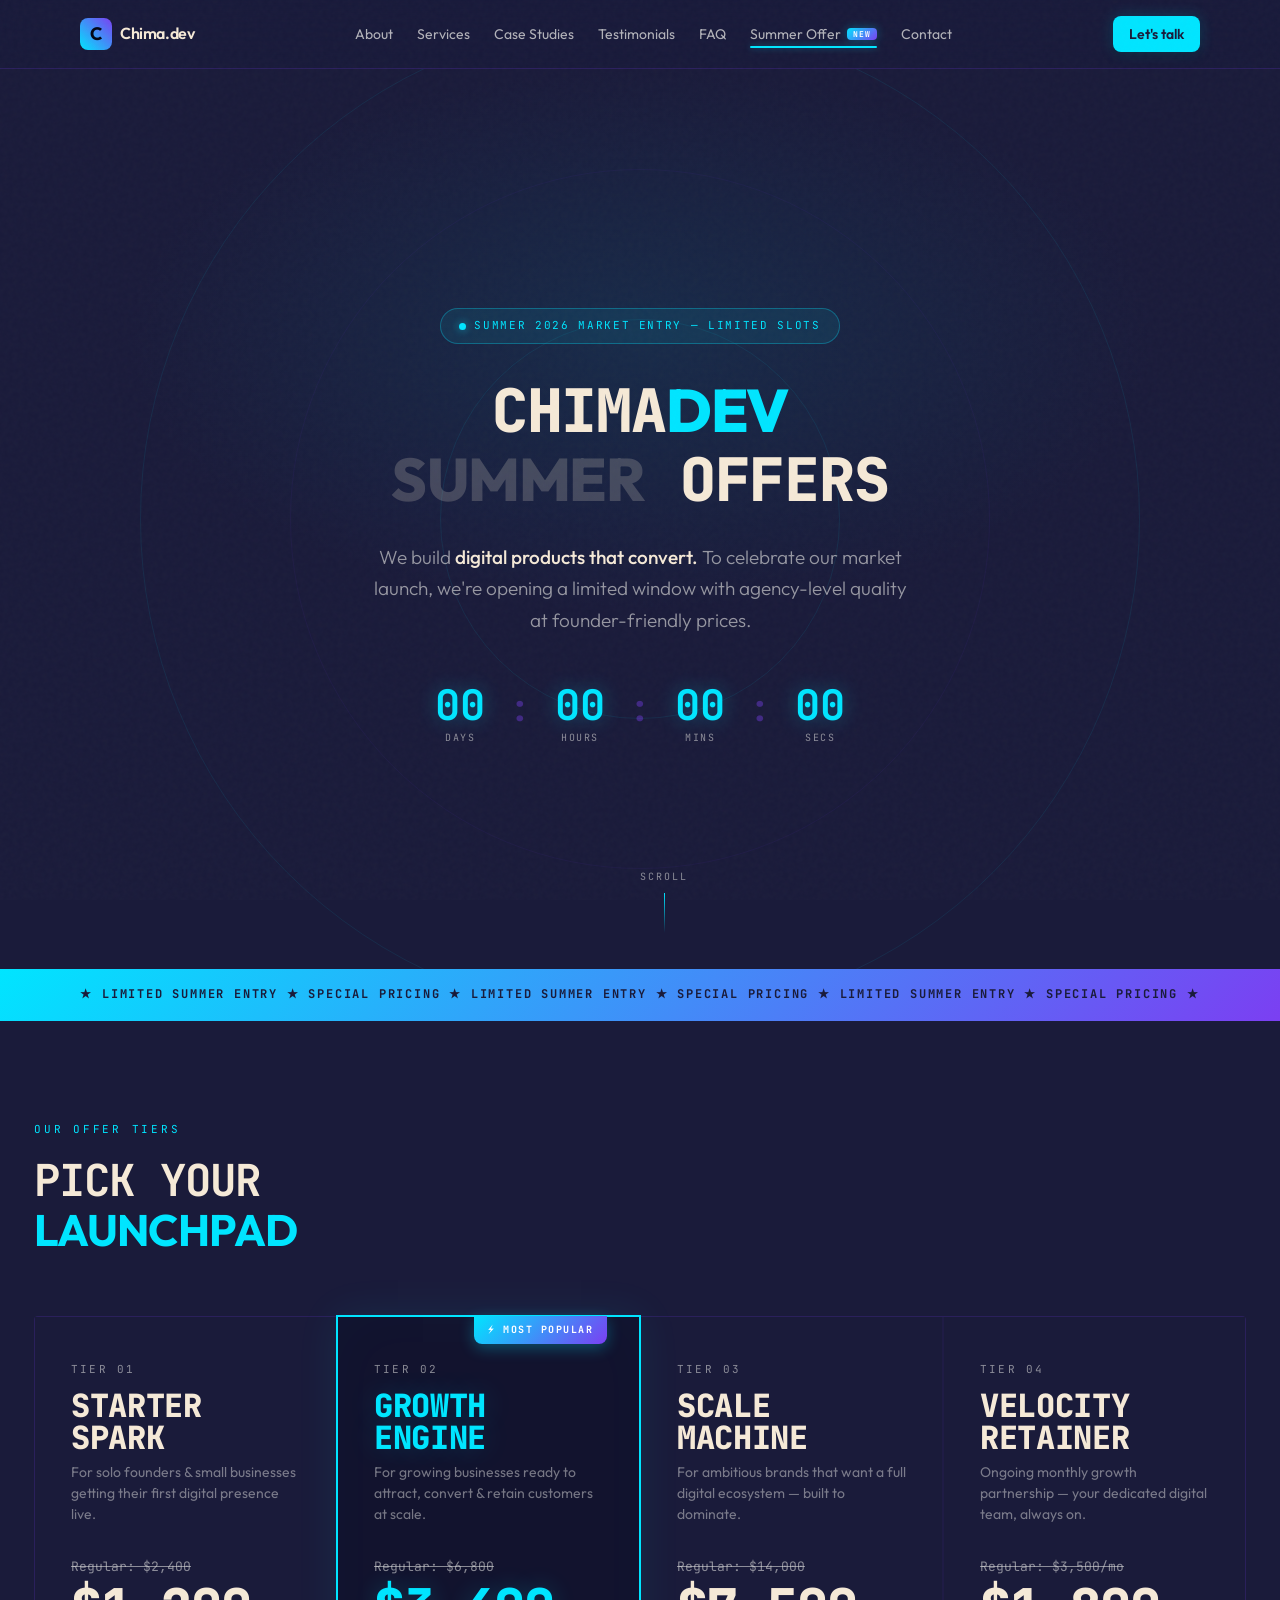
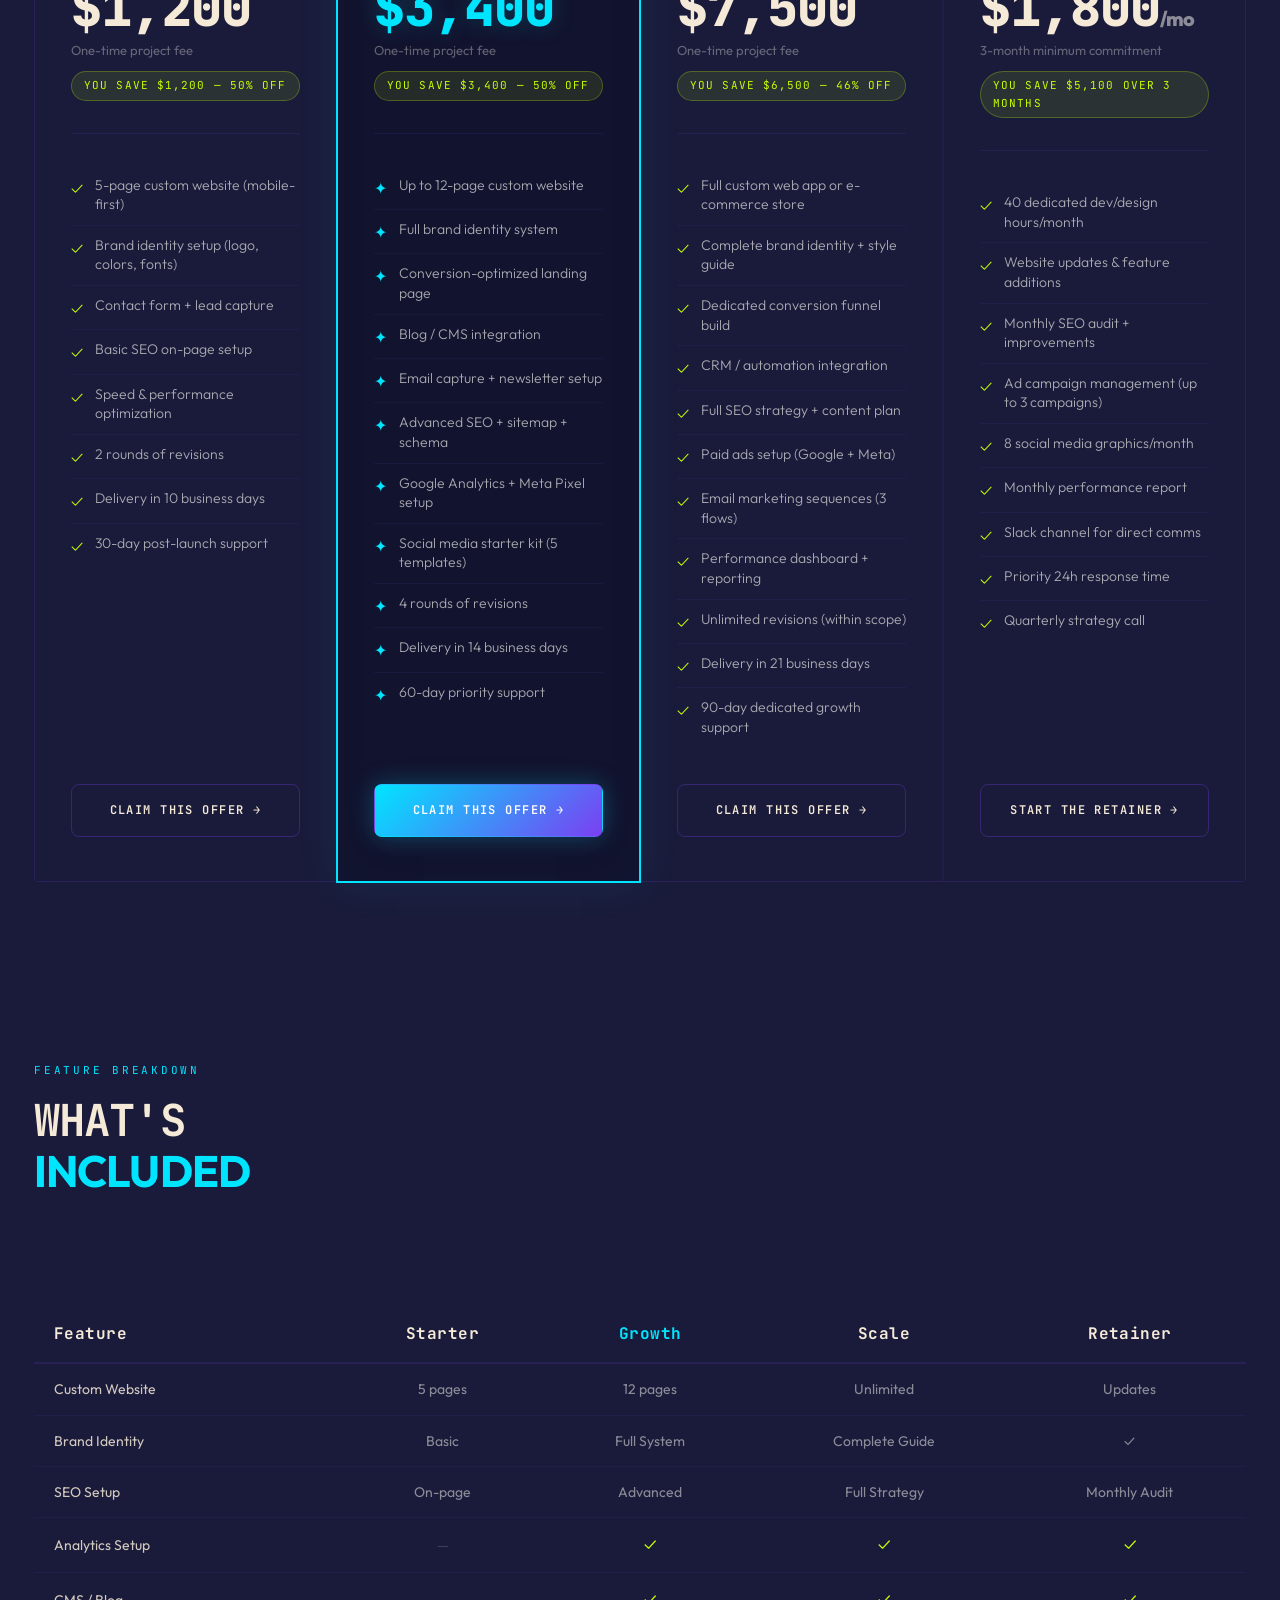
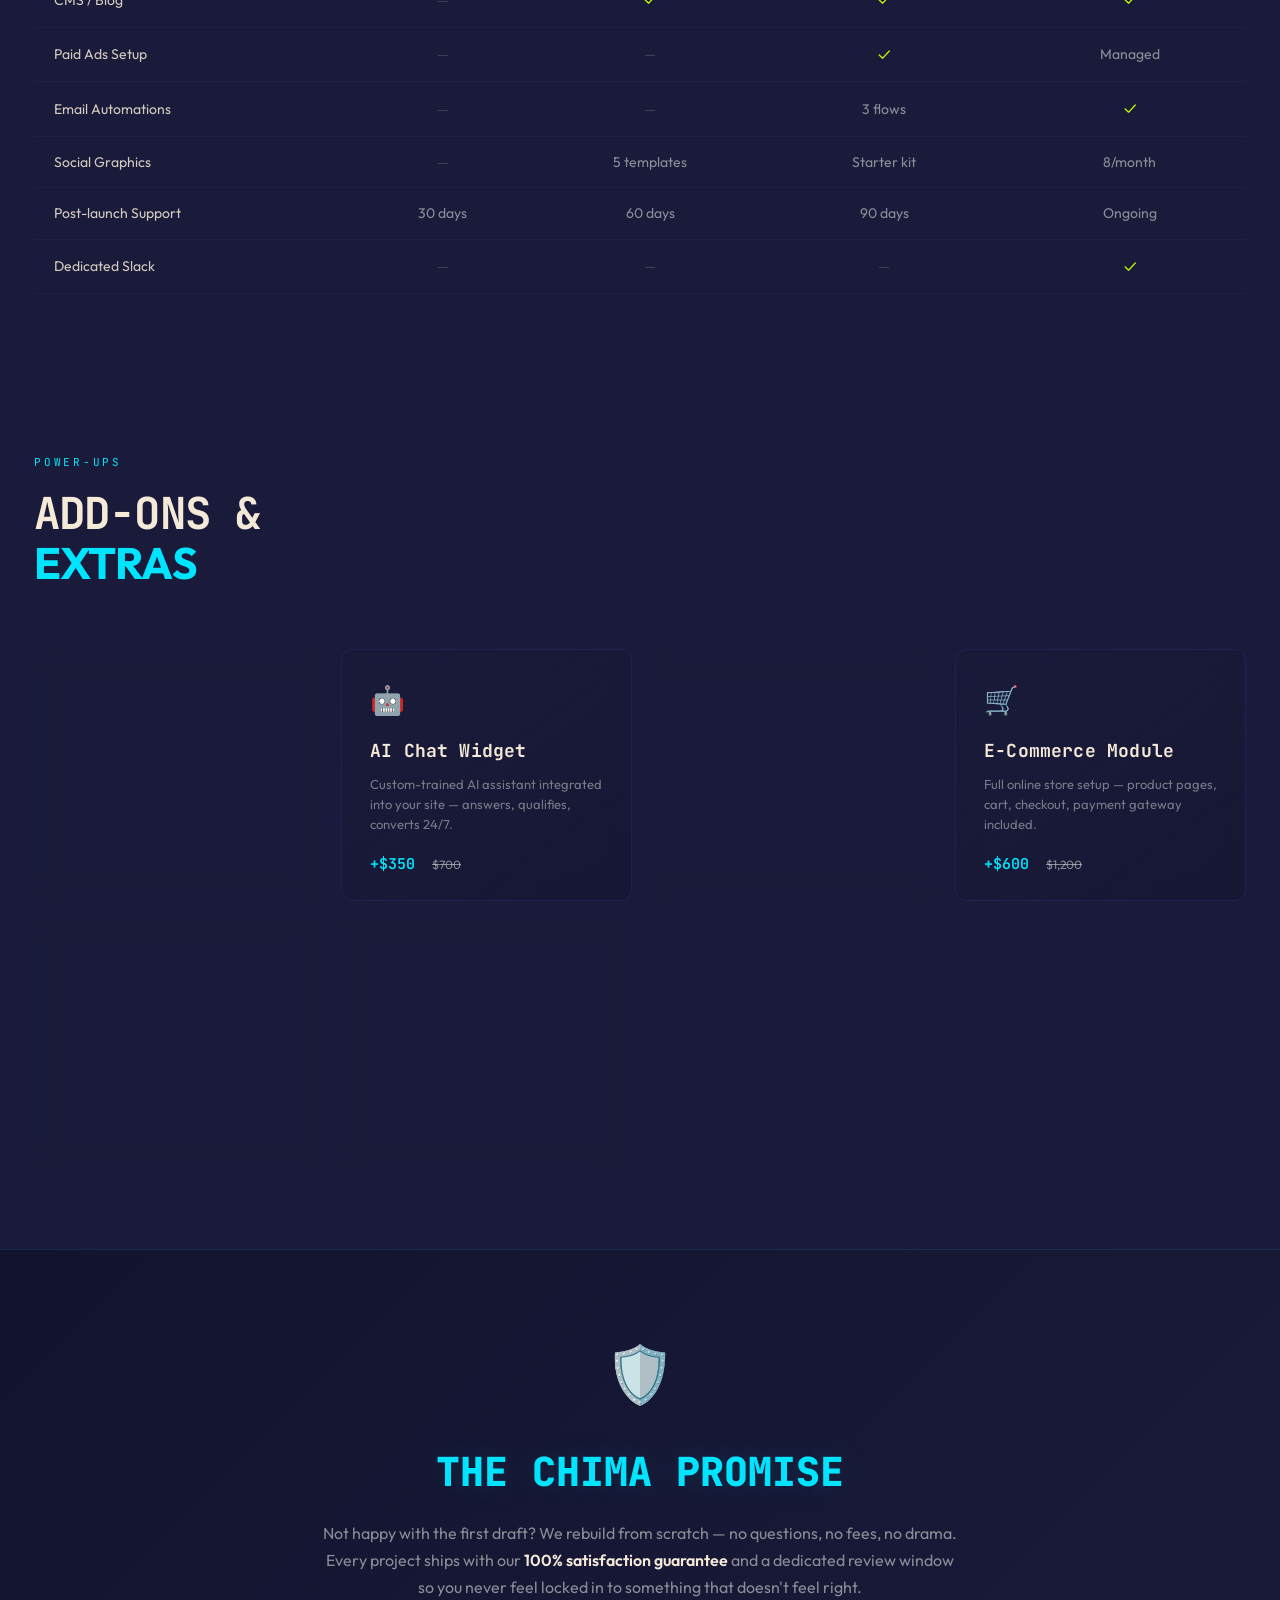
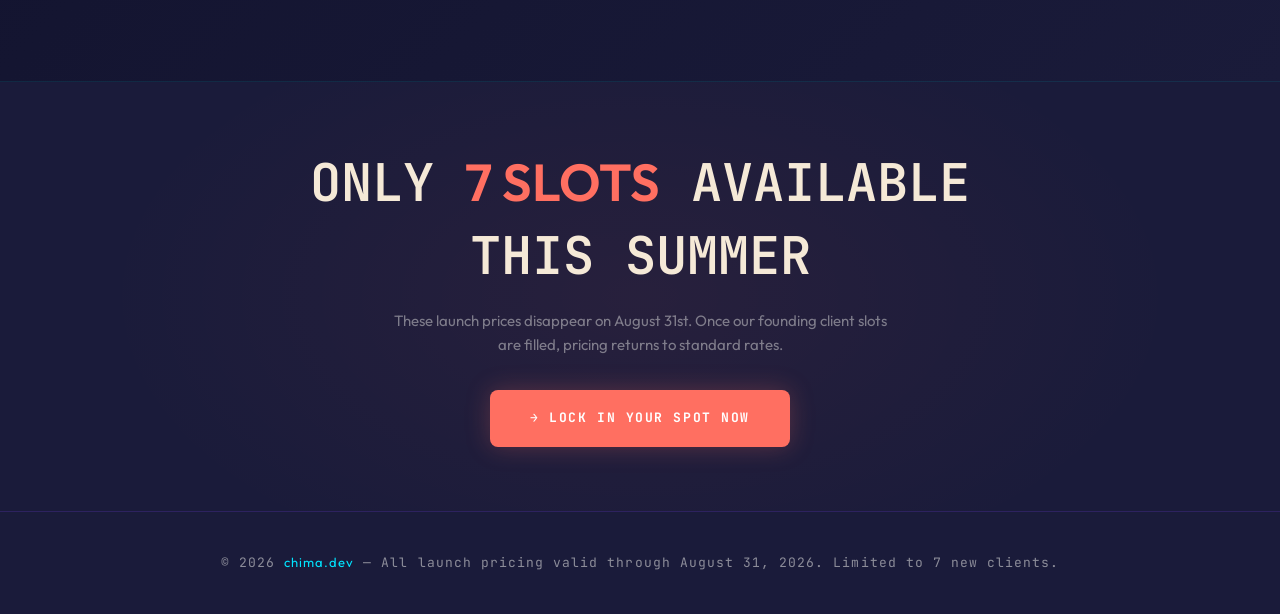
==== commit ac23d3e5: "chore: add robots.txt, ai.txt, sitemap.xml, and optimize fonts/canonical/schema" ====
--- a/summer-offer.html
+++ b/summer-offer.html
@@ -7,6 +7,7 @@
   <meta name="viewport" content="width=device-width, initial-scale=1.0" />
   <meta name="description"
     content="Exclusive summer launch offer from ChimaDev — agency-level web development, branding, and AI automation at founder-friendly prices. Limited to 7 clients." />
+  <link rel="canonical" href="https://chima.dev/summer-offer.html" />
   <script type="application/ld+json">
   {
     "@context": "https://schema.org",
@@ -25,6 +26,7 @@
   </script>
   <link rel="preconnect" href="https://fonts.googleapis.com">
   <link rel="preconnect" href="https://fonts.gstatic.com" crossorigin>
+  <link href="https://fonts.googleapis.com/css2?family=JetBrains+Mono:ital,wght@0,100..800;1,100..800&family=Outfit:wght@100..900&display=swap" rel="stylesheet">
   <link rel="stylesheet" href="assets/css/style.css" />
   <link rel="stylesheet" href="assets/css/brand.css" />
   <link rel="stylesheet" href="assets/css/summer-offer.css" />
@@ -36,7 +38,7 @@
   <meta name="twitter:card" content="summary_large_image" />
   <meta name="twitter:title" content="ChimaDev — Summer Launch Offer" />
   <!-- Favicon -->
-  <link rel="icon"
+  <link class="favicon" rel="icon"
     href="[data-uri]" />
 </head>
 
@@ -74,7 +76,7 @@
           </svg>
         </button>
       </div>
-      <a href="index.html#contact" aria-label="Connect with Chima for a consultation"
+      <a href="https://www.cal.eu/chimadev" target="_blank" rel="noopener" aria-label="Book a call with Chima"
         class="hidden md:inline-flex items-center gap-2 px-4 py-2 rounded-full bg-cyan-400 text-slate-950 text-sm font-semibold hover:bg-cyan-300 transition">
         Let's talk
       </a>
@@ -108,7 +110,7 @@
         </a>
         <a href="index.html#contact" class="text-slate-200 text-base">Contact</a>
         <hr class="border-t border-slate-800 my-2" />
-        <a href="index.html#contact"
+        <a href="https://www.cal.eu/chimadev" target="_blank" rel="noopener"
           class="inline-flex items-center gap-2 px-4 py-2 rounded-full bg-cyan-400 text-slate-950 text-sm font-semibold hover:bg-cyan-300 transition w-max">
           Let's talk
         </a>
--- a/assets/css/brand.css
+++ b/assets/css/brand.css
@@ -57,6 +57,7 @@
    ══════════════════════════════════ */
 html {
   scroll-behavior: smooth;
+  scroll-padding-top: 80px;
 }
 
 body {
@@ -1145,6 +1146,18 @@
     margin-top: 0.75rem;
     color: var(--text-muted);
     font-size: 0.75rem;
+    cursor: pointer;
+    -webkit-tap-highlight-color: transparent;
+    user-select: none;
+    transition: opacity 0.2s ease;
+  }
+
+  .case-studies-scroll-hint:active {
+    opacity: 0.6;
+  }
+
+  .case-studies-scroll-hint.hidden {
+    display: none !important;
   }
 
   .case-studies-scroll-hint svg {
